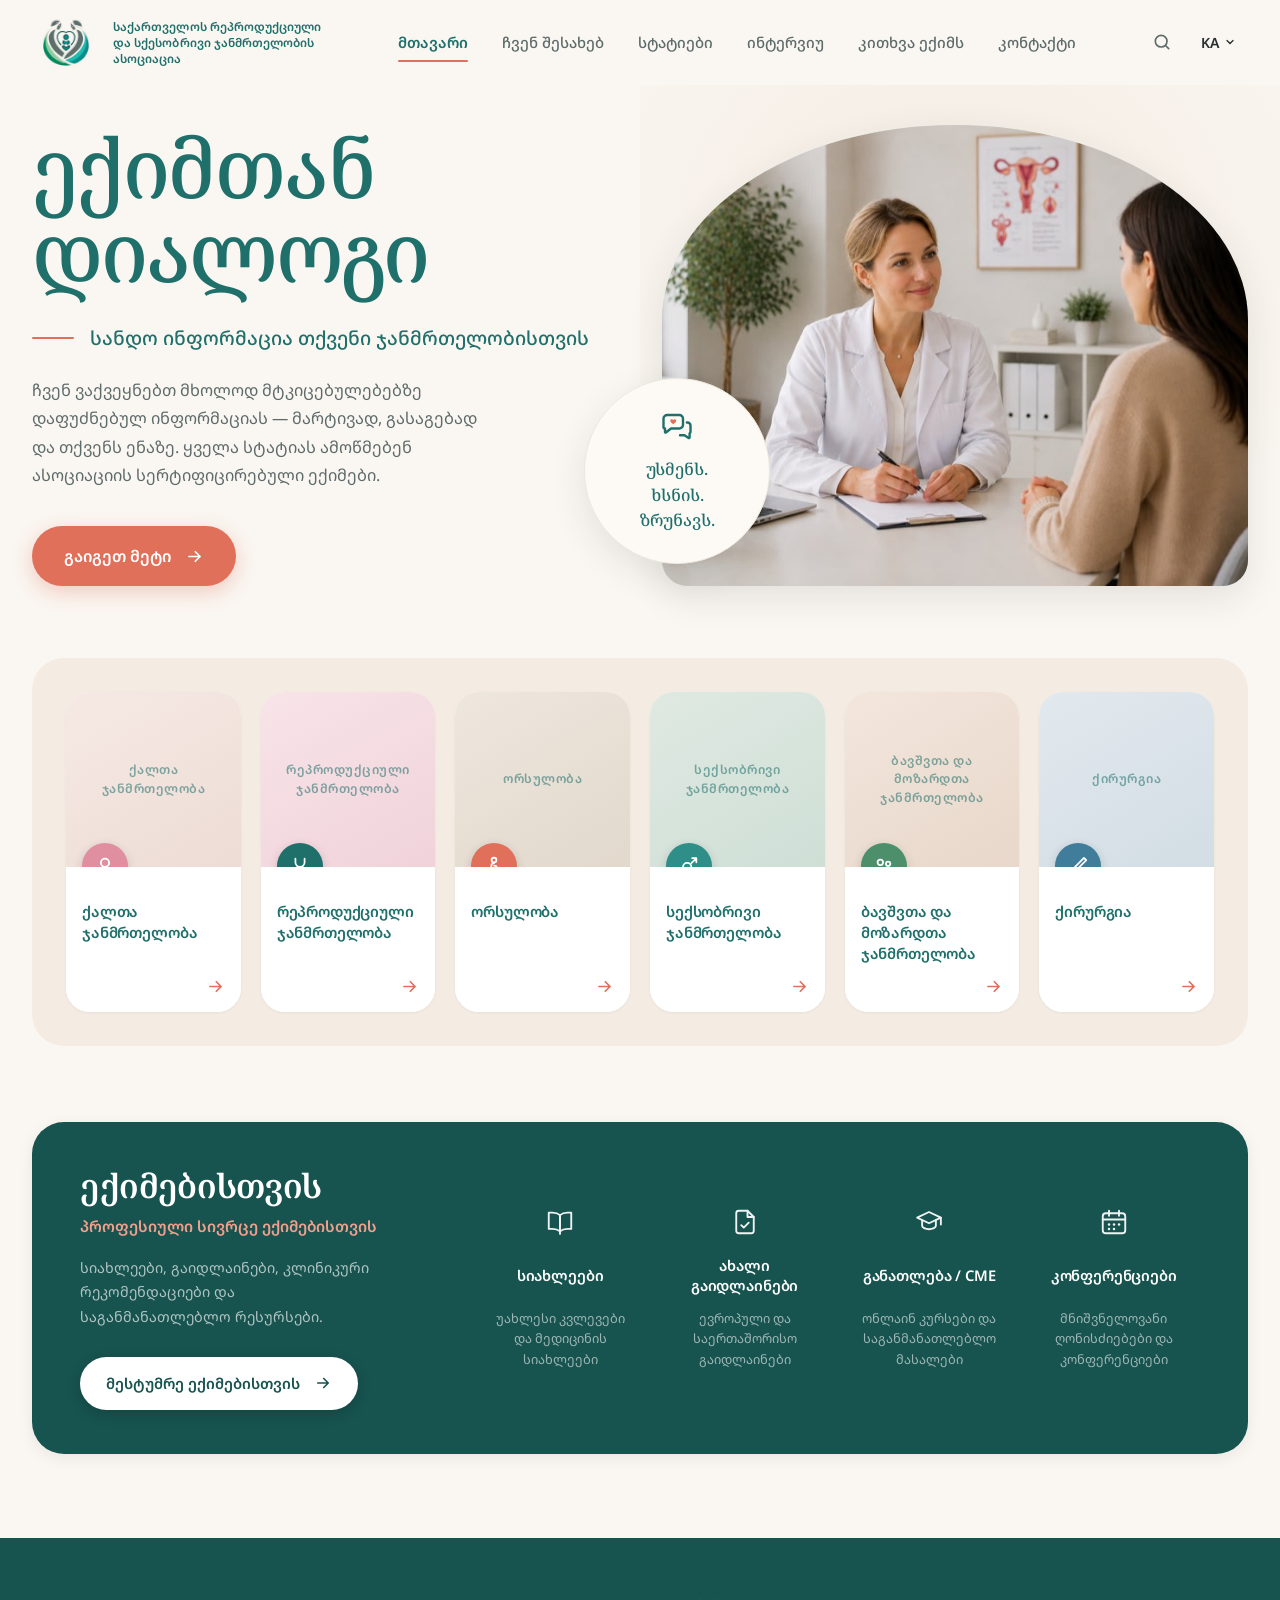
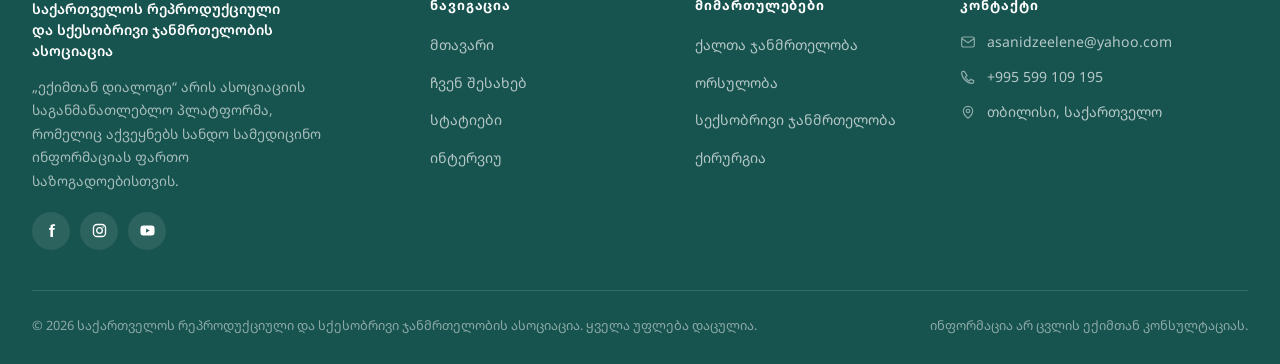
==== index.html @ 7feee0ce "first upload" ====
<!DOCTYPE html>
<html lang="ka">
<head>
<meta charset="UTF-8">
<meta name="viewport" content="width=device-width, initial-scale=1">

<title>ექიმთან დიალოგი — სანდო ინფორმაცია თქვენი ჯანმრთელობისთვის</title>
<meta name="description" content="ექიმთან დიალოგი — საქართველოს რეპროდუქციული და სქესობრივი ჯანმრთელობის ასოციაციის სამედიცინო ჟურნალი. ვაქვეყნებთ სანდო, მტკიცებულებებზე დაფუძნებულ ინფორმაციას რეპროდუქციული და სქესობრივი ჯანმრთელობის შესახებ.">

<!-- სოციალური ქსელები -->
<meta property="og:type" content="website">
<meta property="og:locale" content="ka_GE">
<meta property="og:title" content="ექიმთან დიალოგი">
<meta property="og:description" content="სანდო ინფორმაცია თქვენი ჯანმრთელობისთვის">
<meta name="theme-color" content="#1f6f6b">

<!-- ქართული ფონტები -->
<link rel="preconnect" href="https://fonts.googleapis.com">
<link rel="preconnect" href="https://fonts.gstatic.com" crossorigin>
<link href="https://fonts.googleapis.com/css2?family=Noto+Serif+Georgian:wght@400..700&family=Noto+Sans+Georgian:wght@400..700&display=swap" rel="stylesheet">

<link rel="stylesheet" href="css/style.css">
<link rel="icon" type="image/jpeg" href="assets/img/logo-160.jpg">
<link rel="apple-touch-icon" href="assets/img/logo-320.jpg">
</head>

<body>

<a class="skip-link" href="#main">გადადი მთავარ შიგთავსზე</a>

<!-- ══════════ ჰედერი ══════════ -->
<header class="header" id="header">
  <div class="wrap header__inner">

    <!-- ლოგო -->
    <a class="brand" href="/" aria-label="ექიმთან დიალოგი — მთავარი გვერდი">
      <img class="brand__mark"
           src="assets/img/logo-160.jpg"
           srcset="assets/img/logo-160.jpg 1x, assets/img/logo-320.jpg 2x"
           width="160" height="160"
           alt=""
           aria-hidden="true"
           decoding="async">
      <span class="brand__text">საქართველოს რეპროდუქციული და სქესობრივი ჯანმრთელობის ასოციაცია</span>
    </a>

    <!-- ნავიგაცია -->
    <nav class="nav" id="nav" aria-label="მთავარი ნავიგაცია">
      <ul class="nav__list">
        <li><a class="nav__link" href="#" aria-current="page">მთავარი</a></li>
        <li><a class="nav__link" href="#">ჩვენ შესახებ</a></li>
        <li><a class="nav__link" href="#">სტატიები</a></li>
        <li><a class="nav__link" href="#">ინტერვიუ</a></li>
        <li><a class="nav__link" href="#">კითხვა ექიმს</a></li>
        <li><a class="nav__link" href="#">კონტაქტი</a></li>
      </ul>
    </nav>

    <!-- მოქმედებები -->
    <div class="header__actions">
      <button class="icon-btn" type="button" aria-label="ძებნა">
        <svg width="20" height="20" viewBox="0 0 24 24" fill="none" stroke="currentColor" stroke-width="2" stroke-linecap="round" aria-hidden="true">
          <circle cx="11" cy="11" r="7"/><path d="m20 20-3.5-3.5"/>
        </svg>
      </button>

      <button class="lang" type="button" aria-expanded="false" aria-label="ენის შეცვლა. მიმდინარე ენა: ქართული">
        KA
        <svg width="12" height="12" viewBox="0 0 24 24" fill="none" stroke="currentColor" stroke-width="2.5" stroke-linecap="round" aria-hidden="true">
          <path d="m6 9 6 6 6-6"/>
        </svg>
      </button>

      <button class="burger" id="burger" type="button" aria-label="მენიუს გახსნა" aria-expanded="false" aria-controls="nav">
        <svg width="24" height="24" viewBox="0 0 24 24" fill="none" stroke="currentColor" stroke-width="2" stroke-linecap="round" aria-hidden="true">
          <path d="M4 7h16M4 12h16M4 17h16"/>
        </svg>
      </button>
    </div>

  </div>
</header>


<main id="main">

<!-- ══════════ ჰერო ══════════ -->
<section class="hero">
  <div class="wrap hero__grid">

    <!-- ტექსტი -->
    <div class="hero__content">
      <h1 class="hero__title">
        <span>ექიმთან</span>
        <span>დიალოგი</span>
      </h1>

      <p class="hero__lead"><span>სანდო ინფორმაცია თქვენი ჯანმრთელობისთვის</span></p>

      <p class="hero__text">
        ჩვენ ვაქვეყნებთ მხოლოდ მტკიცებულებებზე დაფუძნებულ ინფორმაციას —
        მარტივად, გასაგებად და თქვენს ენაზე. ყველა სტატიას ამოწმებენ
        ასოციაციის სერტიფიცირებული ექიმები.
      </p>

      <a class="btn btn--primary" href="#categories">
        გაიგეთ მეტი
        <svg class="btn__arrow" width="19" height="19" viewBox="0 0 24 24" fill="none" stroke="currentColor" stroke-width="2.2" stroke-linecap="round" stroke-linejoin="round" aria-hidden="true">
          <path d="M5 12h14M13 6l6 6-6 6"/>
        </svg>
      </a>
    </div>

    <!-- სურათი + ბეჯი -->
    <div class="hero__media">
      <div class="hero__photo">
        <img src="assets/img/hero.jpg"
             srcset="assets/img/hero-800.jpg 800w, assets/img/hero.jpg 1535w"
             sizes="(max-width: 940px) 92vw, 46vw"
             width="1535" height="1024"
             alt="ექიმი პაციენტ ქალთან კონსულტაციისას სამედიცინო კაბინეტში"
             fetchpriority="high"
             decoding="async">
      </div>

      <!-- მოლივლივე ბეჯი -->
      <div class="badge">
        <svg width="36" height="36" viewBox="0 0 24 24" fill="none" stroke="#1f6f6b" stroke-width="1.6" stroke-linejoin="round" aria-hidden="true">
          <path d="M3 6.5A2.5 2.5 0 0 1 5.5 4h8A2.5 2.5 0 0 1 16 6.5v4A2.5 2.5 0 0 1 13.5 13H8l-3.4 2.7A.4.4 0 0 1 4 15.4V13a1 1 0 0 1-1-1z"/>
          <path d="M18.6 9H19a2 2 0 0 1 2 2v4.4a1 1 0 0 1-.6.9V19a.4.4 0 0 1-.65.3L17 17.5h-3" stroke-linecap="round"/>
          <path d="M9.5 7.4c.6-.9 2-.7 2 .5 0 1-1.4 1.8-2 2.4-.6-.6-2-1.4-2-2.4 0-1.2 1.4-1.4 2-.5z" fill="#e0705a" stroke="none"/>
        </svg>
        <p class="badge__text">უსმენს.<br>ხსნის.<br>ზრუნავს.</p>
      </div>
    </div>

  </div>
</section>


<!-- ══════════ კატეგორიები ══════════ -->
<section class="cats" id="categories" aria-labelledby="cats-title">
  <h2 class="sr-only" id="cats-title">ჯანმრთელობის მიმართულებები</h2>

  <div class="wrap">
    <div class="cats__panel">
      <ul class="cats__grid">

        <!-- 1 — ქალთა ჯანმრთელობა -->
        <li class="card reveal">
          <div class="card__media" style="background:linear-gradient(150deg,#f6e9e4,#eddcd5)">
            <div class="ph"><span class="ph__label">ქალთა ჯანმრთელობა</span></div>
            <span class="card__icon" style="background:#e08fa0" aria-hidden="true">
              <svg width="22" height="22" viewBox="0 0 24 24" fill="none" stroke="currentColor" stroke-width="2" stroke-linecap="round">
                <circle cx="12" cy="8.5" r="4.5"/><path d="M12 13v7M9 17.5h6"/>
              </svg>
            </span>
          </div>
          <div class="card__body">
            <h3 class="card__title"><a class="card__link" href="#">ქალთა ჯანმრთელობა</a></h3>
            <svg class="card__arrow" width="19" height="19" viewBox="0 0 24 24" fill="none" stroke="currentColor" stroke-width="2.2" stroke-linecap="round" stroke-linejoin="round" aria-hidden="true">
              <path d="M5 12h14M13 6l6 6-6 6"/>
            </svg>
          </div>
        </li>

        <!-- 2 — რეპროდუქციული ჯანმრთელობა -->
        <li class="card reveal">
          <div class="card__media" style="background:linear-gradient(150deg,#f8e4e8,#f0d3da)">
            <div class="ph"><span class="ph__label">რეპროდუქციული ჯანმრთელობა</span></div>
            <span class="card__icon" style="background:#1f6f6b" aria-hidden="true">
              <svg width="22" height="22" viewBox="0 0 24 24" fill="none" stroke="currentColor" stroke-width="1.9" stroke-linecap="round">
                <path d="M7 4v4a5 5 0 0 0 10 0V4"/><path d="M12 13v7M9 17h6"/>
              </svg>
            </span>
          </div>
          <div class="card__body">
            <h3 class="card__title"><a class="card__link" href="#">რეპროდუქციული ჯანმრთელობა</a></h3>
            <svg class="card__arrow" width="19" height="19" viewBox="0 0 24 24" fill="none" stroke="currentColor" stroke-width="2.2" stroke-linecap="round" stroke-linejoin="round" aria-hidden="true">
              <path d="M5 12h14M13 6l6 6-6 6"/>
            </svg>
          </div>
        </li>

        <!-- 3 — ორსულობა -->
        <li class="card reveal">
          <div class="card__media" style="background:linear-gradient(150deg,#eee7de,#e2d8cc)">
            <div class="ph"><span class="ph__label">ორსულობა</span></div>
            <span class="card__icon" style="background:#e0705a" aria-hidden="true">
              <svg width="22" height="22" viewBox="0 0 24 24" fill="none" stroke="currentColor" stroke-width="1.9" stroke-linecap="round">
                <circle cx="12" cy="5.5" r="2.6"/>
                <path d="M12 9c-2 0-3 1.6-3 3.4 0 2 .8 2.6.8 4.6V20"/>
                <path d="M12.2 11.6c1.8 0 3 1.2 3 2.8s-1.4 2.6-3 2.6"/>
              </svg>
            </span>
          </div>
          <div class="card__body">
            <h3 class="card__title"><a class="card__link" href="#">ორსულობა</a></h3>
            <svg class="card__arrow" width="19" height="19" viewBox="0 0 24 24" fill="none" stroke="currentColor" stroke-width="2.2" stroke-linecap="round" stroke-linejoin="round" aria-hidden="true">
              <path d="M5 12h14M13 6l6 6-6 6"/>
            </svg>
          </div>
        </li>

        <!-- 4 — სექსობრივი ჯანმრთელობა -->
        <li class="card reveal">
          <div class="card__media" style="background:linear-gradient(150deg,#dfe9e2,#cfdfd6)">
            <div class="ph"><span class="ph__label">სექსობრივი ჯანმრთელობა</span></div>
            <span class="card__icon" style="background:#2f8f88" aria-hidden="true">
              <svg width="22" height="22" viewBox="0 0 24 24" fill="none" stroke="currentColor" stroke-width="1.9" stroke-linecap="round">
                <circle cx="10" cy="13" r="4.5"/><path d="M14.5 9 20 3.5M20 3.5h-4.5M20 3.5V8"/>
              </svg>
            </span>
          </div>
          <div class="card__body">
            <h3 class="card__title"><a class="card__link" href="#">სექსობრივი ჯანმრთელობა</a></h3>
            <svg class="card__arrow" width="19" height="19" viewBox="0 0 24 24" fill="none" stroke="currentColor" stroke-width="2.2" stroke-linecap="round" stroke-linejoin="round" aria-hidden="true">
              <path d="M5 12h14M13 6l6 6-6 6"/>
            </svg>
          </div>
        </li>

        <!-- 5 — ბავშვთა და მოზარდთა ჯანმრთელობა -->
        <li class="card reveal">
          <div class="card__media" style="background:linear-gradient(150deg,#f3e6dd,#e8d7ca)">
            <div class="ph"><span class="ph__label">ბავშვთა და მოზარდთა ჯანმრთელობა</span></div>
            <span class="card__icon" style="background:#4c8f6a" aria-hidden="true">
              <svg width="22" height="22" viewBox="0 0 24 24" fill="none" stroke="currentColor" stroke-width="1.9" stroke-linecap="round">
                <circle cx="8" cy="8" r="3"/><circle cx="16.5" cy="9.5" r="2.4"/>
                <path d="M3 19c0-2.8 2.2-5 5-5s5 2.2 5 5"/>
                <path d="M14.2 18.6c.2-2.3 1.2-4 2.8-4 1.6 0 2.8 1.5 3 3.8"/>
              </svg>
            </span>
          </div>
          <div class="card__body">
            <h3 class="card__title"><a class="card__link" href="#">ბავშვთა და მოზარდთა ჯანმრთელობა</a></h3>
            <svg class="card__arrow" width="19" height="19" viewBox="0 0 24 24" fill="none" stroke="currentColor" stroke-width="2.2" stroke-linecap="round" stroke-linejoin="round" aria-hidden="true">
              <path d="M5 12h14M13 6l6 6-6 6"/>
            </svg>
          </div>
        </li>

        <!-- 6 — ქირურგია -->
        <li class="card reveal">
          <div class="card__media" style="background:linear-gradient(150deg,#e2e9ee,#d2dde4)">
            <div class="ph"><span class="ph__label">ქირურგია</span></div>
            <span class="card__icon" style="background:#3f7d9a" aria-hidden="true">
              <svg width="22" height="22" viewBox="0 0 24 24" fill="none" stroke="currentColor" stroke-width="1.9" stroke-linecap="round" stroke-linejoin="round">
                <path d="M18.5 3.2 21 5.6 9.4 17.2l-3.6 1.2 1.2-3.6z"/><path d="M5 21h14"/>
              </svg>
            </span>
          </div>
          <div class="card__body">
            <h3 class="card__title"><a class="card__link" href="#">ქირურგია</a></h3>
            <svg class="card__arrow" width="19" height="19" viewBox="0 0 24 24" fill="none" stroke="currentColor" stroke-width="2.2" stroke-linecap="round" stroke-linejoin="round" aria-hidden="true">
              <path d="M5 12h14M13 6l6 6-6 6"/>
            </svg>
          </div>
        </li>

      </ul>
    </div>
  </div>
</section>


<!-- ══════════ ექიმებისთვის ══════════ -->
<section class="docs" aria-labelledby="docs-title">
  <div class="wrap">
    <div class="docs__panel reveal">

      <!-- მარცხენა მხარე: მოწოდება -->
      <div class="docs__intro">
        <h2 class="docs__title" id="docs-title">ექიმებისთვის</h2>
        <p class="docs__sub">პროფესიული სივრცე ექიმებისთვის</p>
        <p class="docs__text">
          სიახლეები, გაიდლაინები, კლინიკური რეკომენდაციები
          და საგანმანათლებლო რესურსები.
        </p>
        <a class="btn btn--light" href="#">
          მესტუმრე ექიმებისთვის
          <svg class="btn__arrow" width="18" height="18" viewBox="0 0 24 24" fill="none" stroke="currentColor" stroke-width="2.2" stroke-linecap="round" stroke-linejoin="round" aria-hidden="true">
            <path d="M5 12h14M13 6l6 6-6 6"/>
          </svg>
        </a>
      </div>

      <!-- მარჯვენა მხარე: რესურსები -->
      <ul class="docs__grid">

        <li class="docs__item">
          <a class="docs__link" href="#">
            <span class="docs__icon" aria-hidden="true">
              <svg width="30" height="30" viewBox="0 0 24 24" fill="none" stroke="currentColor" stroke-width="1.5" stroke-linecap="round" stroke-linejoin="round">
                <path d="M12 6.5C10.5 5.2 8.6 4.5 6 4.5H3v13h3c2.6 0 4.5.7 6 2"/>
                <path d="M12 6.5c1.5-1.3 3.4-2 6-2h3v13h-3c-2.6 0-4.5.7-6 2z"/>
                <path d="M12 6.5v15"/>
              </svg>
            </span>
            <h3 class="docs__name">სიახლეები</h3>
            <p class="docs__desc">უახლესი კვლევები და მედიცინის სიახლეები</p>
          </a>
        </li>

        <li class="docs__item">
          <a class="docs__link" href="#">
            <span class="docs__icon" aria-hidden="true">
              <svg width="30" height="30" viewBox="0 0 24 24" fill="none" stroke="currentColor" stroke-width="1.5" stroke-linecap="round" stroke-linejoin="round">
                <path d="M14 3H7a2 2 0 0 0-2 2v14a2 2 0 0 0 2 2h10a2 2 0 0 0 2-2V8z"/>
                <path d="M14 3v5h5"/>
                <path d="m9 14.5 2 2 4-4"/>
              </svg>
            </span>
            <h3 class="docs__name">ახალი გაიდლაინები</h3>
            <p class="docs__desc">ევროპული და საერთაშორისო გაიდლაინები</p>
          </a>
        </li>

        <li class="docs__item">
          <a class="docs__link" href="#">
            <span class="docs__icon" aria-hidden="true">
              <svg width="30" height="30" viewBox="0 0 24 24" fill="none" stroke="currentColor" stroke-width="1.5" stroke-linecap="round" stroke-linejoin="round">
                <path d="M12 4 2.5 8.5 12 13l9.5-4.5z"/>
                <path d="M6.5 10.8V15c0 1.5 2.5 2.8 5.5 2.8s5.5-1.3 5.5-2.8v-4.2"/>
                <path d="M21.5 8.5V14"/>
              </svg>
            </span>
            <h3 class="docs__name">განათლება / CME</h3>
            <p class="docs__desc">ონლაინ კურსები და საგანმანათლებლო მასალები</p>
          </a>
        </li>

        <li class="docs__item">
          <a class="docs__link" href="#">
            <span class="docs__icon" aria-hidden="true">
              <svg width="30" height="30" viewBox="0 0 24 24" fill="none" stroke="currentColor" stroke-width="1.5" stroke-linecap="round" stroke-linejoin="round">
                <rect x="3" y="5" width="18" height="16" rx="2.5"/>
                <path d="M3 10h18M8 3v4M16 3v4"/>
                <circle cx="8" cy="14" r="1" fill="currentColor" stroke="none"/>
                <circle cx="12" cy="14" r="1" fill="currentColor" stroke="none"/>
                <circle cx="16" cy="14" r="1" fill="currentColor" stroke="none"/>
                <circle cx="8" cy="17.5" r="1" fill="currentColor" stroke="none"/>
                <circle cx="12" cy="17.5" r="1" fill="currentColor" stroke="none"/>
              </svg>
            </span>
            <h3 class="docs__name">კონფერენციები</h3>
            <p class="docs__desc">მნიშვნელოვანი ღონისძიებები და კონფერენციები</p>
          </a>
        </li>

      </ul>

    </div>
  </div>
</section>

</main>


<!-- ══════════ ფუტერი ══════════ -->
<footer class="footer">
  <div class="wrap">
    <div class="footer__grid">

      <div>
        <p class="footer__brand-text">საქართველოს რეპროდუქციული და სქესობრივი ჯანმრთელობის ასოციაცია</p>
        <p class="footer__about">
          „ექიმთან დიალოგი“ არის ასოციაციის საგანმანათლებლო პლატფორმა,
          რომელიც აქვეყნებს სანდო სამედიცინო ინფორმაციას ფართო საზოგადოებისთვის.
        </p>
        <div class="footer__socials">
          <a class="footer__social" href="#" aria-label="ფეისბუქი">
            <svg width="17" height="17" viewBox="0 0 24 24" fill="currentColor" aria-hidden="true">
              <path d="M14 8.5V7c0-.8.2-1.2 1.4-1.2H17V3h-2.6C11.5 3 10.5 4.4 10.5 6.8v1.7H8.5V11h2v10H14V11h2.3l.4-2.5z"/>
            </svg>
          </a>
          <a class="footer__social" href="#" aria-label="ინსტაგრამი">
            <svg width="17" height="17" viewBox="0 0 24 24" fill="none" stroke="currentColor" stroke-width="1.9" aria-hidden="true">
              <rect x="3.5" y="3.5" width="17" height="17" rx="5"/>
              <circle cx="12" cy="12" r="4"/><circle cx="17" cy="7" r="1.1" fill="currentColor" stroke="none"/>
            </svg>
          </a>
          <a class="footer__social" href="#" aria-label="იუთუბი">
            <svg width="17" height="17" viewBox="0 0 24 24" fill="currentColor" aria-hidden="true">
              <path d="M21.6 7.2a2.5 2.5 0 0 0-1.8-1.8C18.2 5 12 5 12 5s-6.2 0-7.8.4A2.5 2.5 0 0 0 2.4 7.2 26 26 0 0 0 2 12a26 26 0 0 0 .4 4.8 2.5 2.5 0 0 0 1.8 1.8C5.8 19 12 19 12 19s6.2 0 7.8-.4a2.5 2.5 0 0 0 1.8-1.8A26 26 0 0 0 22 12a26 26 0 0 0-.4-4.8zM10 15V9l5.2 3z"/>
            </svg>
          </a>
        </div>
      </div>

      <nav aria-labelledby="f-nav">
        <h2 class="footer__head" id="f-nav">ნავიგაცია</h2>
        <ul class="footer__list">
          <li><a href="#">მთავარი</a></li>
          <li><a href="#">ჩვენ შესახებ</a></li>
          <li><a href="#">სტატიები</a></li>
          <li><a href="#">ინტერვიუ</a></li>
        </ul>
      </nav>

      <nav aria-labelledby="f-cat">
        <h2 class="footer__head" id="f-cat">მიმართულებები</h2>
        <ul class="footer__list">
          <li><a href="#">ქალთა ჯანმრთელობა</a></li>
          <li><a href="#">ორსულობა</a></li>
          <li><a href="#">სექსობრივი ჯანმრთელობა</a></li>
          <li><a href="#">ქირურგია</a></li>
        </ul>
      </nav>

      <div>
        <h2 class="footer__head">კონტაქტი</h2>

        <p class="footer__contact">
          <svg width="16" height="16" viewBox="0 0 24 24" fill="none" stroke="currentColor" stroke-width="1.8" aria-hidden="true">
            <rect x="2.5" y="4.5" width="19" height="15" rx="2.5"/><path d="m3 7 9 6 9-6"/>
          </svg>
          <a href="mailto:asanidzeelene@yahoo.com">asanidzeelene@yahoo.com</a>
        </p>

        <p class="footer__contact">
          <svg width="16" height="16" viewBox="0 0 24 24" fill="none" stroke="currentColor" stroke-width="1.8" stroke-linecap="round" aria-hidden="true">
            <path d="M6.5 3.5h-2a2 2 0 0 0-2 2C2.5 13.5 10.5 21.5 18.5 21.5a2 2 0 0 0 2-2v-2l-4.5-2-2 2.5c-2.5-1.2-4.8-3.5-6-6l2.5-2z"/>
          </svg>
          <a href="tel:+995599109195" dir="ltr">+995 599 109 195</a>
        </p>

        <p class="footer__contact">
          <svg width="16" height="16" viewBox="0 0 24 24" fill="none" stroke="currentColor" stroke-width="1.8" aria-hidden="true">
            <path d="M12 21.5s7-5.6 7-11a7 7 0 1 0-14 0c0 5.4 7 11 7 11z"/><circle cx="12" cy="10.5" r="2.6"/>
          </svg>
          თბილისი, საქართველო
        </p>
      </div>

    </div>

    <div class="footer__bottom">
      <p>© <span id="year">2026</span> საქართველოს რეპროდუქციული და სქესობრივი ჯანმრთელობის ასოციაცია. ყველა უფლება დაცულია.</p>
      <p>ინფორმაცია არ ცვლის ექიმთან კონსულტაციას.</p>
    </div>
  </div>
</footer>

<script src="js/main.js"></script>
</body>
</html>
---- css/style.css ----
/* =========================================================
   ექიმთან დიალოგი — მთავარი სტილები
   საქართველოს გინეკოლოგთა და რეპროდუქტოლოგთა ასოციაცია
   ========================================================= */

/* ---------- 1. დიზაინის ტოკენები ---------- */
:root {
  /* ფონები */
  --bg:            #faf6f1;
  --bg-warm:       #f4ece3;
  --surface:       #ffffff;
  --surface-alt:   #fdfaf6;

  /* ბრენდის ფერები */
  --teal:          #1f6f6b;
  --teal-dark:     #17534f;
  --teal-light:    #2f8f88;
  --coral:         #e0705a;
  --coral-dark:    #c95a44;
  --coral-soft:    #f2a08d;

  /* ტექსტი */
  --text:          #23302f;
  --text-muted:    #5d6b6a;
  --text-soft:     #82908f;

  /* ხაზები და ჩრდილები */
  --line:          #e6ddd2;
  --line-soft:     #efe7dd;
  --shadow-sm:     0 1px 3px rgba(35, 48, 47, .06);
  --shadow:        0 4px 16px rgba(35, 48, 47, .07);
  --shadow-lg:     0 12px 36px rgba(35, 48, 47, .10);

  /* რადიუსები */
  --r-sm:  10px;
  --r:     16px;
  --r-lg:  24px;
  --r-xl:  32px;

  /* ტიპოგრაფია */
  --font-display: 'Noto Serif Georgian', Georgia, serif;
  --font-body:    'Noto Sans Georgian', -apple-system, 'Segoe UI', sans-serif;

  /* განლაგება */
  --wrap: 1280px;
  --gutter: 32px;
  --header-h: 84px;
}

/* ---------- 2. საბაზისო ---------- */
*, *::before, *::after { box-sizing: border-box; }

html { scroll-behavior: smooth; -webkit-text-size-adjust: 100%; }

body {
  margin: 0;
  font-family: var(--font-body);
  font-size: 16px;
  line-height: 1.65;
  color: var(--text);
  background: var(--bg);
  -webkit-font-smoothing: antialiased;
  -moz-osx-font-smoothing: grayscale;
  overflow-x: hidden;
}

h1, h2, h3, h4 {
  font-family: var(--font-display);
  font-weight: 600;
  line-height: 1.2;
  margin: 0;
  letter-spacing: -0.01em;
}

p { margin: 0; }

a { color: inherit; text-decoration: none; }

img { max-width: 100%; display: block; }

button { font-family: inherit; cursor: pointer; border: none; background: none; }

ul { list-style: none; margin: 0; padding: 0; }

.wrap {
  width: 100%;
  max-width: var(--wrap);
  margin-inline: auto;
  padding-inline: var(--gutter);
}

/* ხელმისაწვდომობა: მხოლოდ ეკრანის წამკითხველისთვის */
.sr-only {
  position: absolute; width: 1px; height: 1px;
  padding: 0; margin: -1px; overflow: hidden;
  clip: rect(0,0,0,0); white-space: nowrap; border: 0;
}

/* კლავიატურის ფოკუსი */
:focus-visible {
  outline: 3px solid var(--teal-light);
  outline-offset: 3px;
  border-radius: 4px;
}

/* გამოტოვე ნავიგაცია */
.skip-link {
  position: absolute;
  top: -100px; left: 16px;
  z-index: 200;
  background: var(--teal);
  color: #fff;
  padding: 12px 20px;
  border-radius: 0 0 var(--r-sm) var(--r-sm);
  font-size: .9rem;
  transition: top .2s;
}
.skip-link:focus { top: 0; }


/* ---------- 3. ჰედერი ---------- */
.header {
  position: sticky;
  top: 0;
  z-index: 100;
  background: rgba(250, 246, 241, .88);
  backdrop-filter: blur(14px);
  -webkit-backdrop-filter: blur(14px);
  border-bottom: 1px solid transparent;
  transition: border-color .25s, box-shadow .25s, background .25s;
}
.header.is-stuck {
  border-bottom-color: var(--line);
  box-shadow: var(--shadow-sm);
  background: rgba(250, 246, 241, .96);
}

.header__inner {
  height: var(--header-h);
  display: flex;
  align-items: center;
  gap: 28px;
}

/* --- ლოგო --- */
.brand {
  display: flex;
  align-items: center;
  gap: 13px;
  flex-shrink: 0;
}
/* ლოგოს JPEG-ს თეთრი ფონი აქვს — multiply მას ქაღალდისფერში ხსნის */
.brand__mark {
  width: 68px; height: 68px;
  flex-shrink: 0;
  object-fit: contain;
  mix-blend-mode: multiply;
}
.brand__text {
  font-size: .74rem;
  line-height: 1.35;
  color: var(--teal);
  font-weight: 600;
  max-width: 220px;
  letter-spacing: .005em;
}

/* --- ნავიგაცია --- */
.nav { margin-inline: auto; }
.nav__list { display: flex; align-items: center; gap: 4px; }

.nav__link {
  position: relative;
  display: block;
  padding: 10px 15px;
  font-size: .93rem;
  font-weight: 500;
  color: var(--text-muted);
  border-radius: var(--r-sm);
  transition: color .2s, background .2s;
  white-space: nowrap;
}
.nav__link:hover { color: var(--teal); background: rgba(31,111,107,.06); }

/* აქტიური გვერდის ხაზი */
.nav__link[aria-current="page"] { color: var(--teal); font-weight: 600; }
.nav__link[aria-current="page"]::after {
  content: "";
  position: absolute;
  left: 15px; right: 15px; bottom: 2px;
  height: 2.5px;
  background: var(--coral);
  border-radius: 2px;
}

/* --- ჰედერის მოქმედებები --- */
.header__actions {
  display: flex;
  align-items: center;
  gap: 6px;
  flex-shrink: 0;
}

.icon-btn {
  width: 42px; height: 42px;
  display: grid; place-items: center;
  border-radius: 50%;
  color: var(--text-muted);
  transition: background .2s, color .2s;
}
.icon-btn:hover { background: rgba(31,111,107,.08); color: var(--teal); }

/* ენის გადამრთველი */
.lang {
  display: flex;
  align-items: center;
  gap: 5px;
  padding: 9px 12px;
  border-radius: var(--r-sm);
  font-size: .88rem;
  font-weight: 600;
  color: var(--text);
  transition: background .2s;
}
.lang:hover { background: rgba(31,111,107,.08); }
.lang svg { transition: transform .2s; }
.lang[aria-expanded="true"] svg { transform: rotate(180deg); }

/* ბურგერი — მხოლოდ მობილურზე */
.burger { display: none; }


/* ---------- 4. ჰერო ---------- */
.hero {
  position: relative;
  padding-top: 40px;
  padding-bottom: 72px;
  overflow: hidden;
}

/* თბილი ფონის ლაქა მარჯვნივ */
.hero::before {
  content: "";
  position: absolute;
  top: -40%; right: -12%;
  width: 62vw; height: 130%;
  background: radial-gradient(ellipse at 40% 50%, var(--bg-warm) 0%, transparent 68%);
  z-index: 0;
  pointer-events: none;
}

.hero__grid {
  position: relative;
  z-index: 1;
  display: grid;
  grid-template-columns: 1fr 1.02fr;
  gap: 56px;
  align-items: center;
}

/* --- ჰეროს ტექსტი --- */
.hero__title {
  font-size: clamp(3rem, 6.4vw, 5.6rem);
  font-weight: 500;
  color: var(--teal);
  line-height: 1.02;
  letter-spacing: -0.025em;
  margin-bottom: 30px;
}
.hero__title span { display: block; }

/* ხაზგასმული ქვესათაური */
.hero__lead {
  display: flex;
  align-items: center;
  gap: 16px;
  margin-bottom: 22px;
}
.hero__lead::before {
  content: "";
  width: 42px; height: 2.5px;
  background: var(--coral);
  border-radius: 2px;
  flex-shrink: 0;
}
.hero__lead span {
  font-size: clamp(1rem, 1.5vw, 1.2rem);
  color: var(--teal);
  font-weight: 500;
}

.hero__text {
  font-size: 1.02rem;
  color: var(--text-muted);
  line-height: 1.75;
  max-width: 470px;
  margin-bottom: 36px;
}

/* --- CTA ღილაკი --- */
.btn {
  display: inline-flex;
  align-items: center;
  gap: 14px;
  padding: 17px 32px;
  border-radius: 999px;
  font-size: 1rem;
  font-weight: 600;
  transition: transform .2s, box-shadow .2s, background .2s;
}
.btn--primary {
  background: var(--coral);
  color: #fff;
  box-shadow: 0 6px 20px rgba(224,112,90,.32);
}
.btn--primary:hover {
  background: var(--coral-dark);
  transform: translateY(-2px);
  box-shadow: 0 10px 28px rgba(224,112,90,.4);
}
.btn__arrow { transition: transform .25s; }
.btn:hover .btn__arrow { transform: translateX(5px); }

/* --- ჰეროს სურათი --- */
.hero__media { position: relative; }

/* ორგანული "ფოთლის" ფორმა — მოქნილი კუთხეები */
.hero__photo {
  position: relative;
  aspect-ratio: 4 / 3.15;
  border-radius: 300px 300px 26px 26px / 200px 200px 26px 26px;
  overflow: hidden;
  box-shadow: var(--shadow-lg);
  background: linear-gradient(135deg, #dfe9e4 0%, #cfe0da 55%, #c2d6d0 100%);
}
.hero__photo img {
  width: 100%; height: 100%;
  object-fit: cover;
  /* კადრირებისას ექიმი ჩარჩოში რჩება */
  object-position: 42% center;
}

/* ჩამნაცვლებელი — სანამ ნამდვილ ფოტოს ჩასვამთ */
.ph {
  position: absolute; inset: 0;
  display: grid;
  place-items: center;
  gap: 10px;
  text-align: center;
  color: var(--teal);
  padding: 24px;
}
.ph__icon { opacity: .34; }
.ph__label {
  font-size: .78rem;
  font-weight: 600;
  letter-spacing: .04em;
  opacity: .55;
  max-width: 210px;
  line-height: 1.5;
}

/* --- მოლივლივე სამედიცინო ბეჯი --- */
.badge {
  position: absolute;
  left: -78px; bottom: 22px;
  width: 186px; height: 186px;
  border-radius: 50%;
  background: var(--surface-alt);
  border: 1px solid var(--line-soft);
  box-shadow: var(--shadow-lg);
  display: grid;
  place-items: center;
  align-content: center;
  gap: 12px;
  text-align: center;
  padding: 22px;
  animation: float 6s ease-in-out infinite;
}
.badge__text {
  font-family: var(--font-display);
  font-size: 1.02rem;
  line-height: 1.55;
  color: var(--teal);
  font-weight: 500;
}

@keyframes float {
  0%, 100% { transform: translateY(0); }
  50%      { transform: translateY(-13px); }
}


/* ---------- 5. კატეგორიების ბარათები ---------- */
.cats {
  position: relative;
  z-index: 2;
  padding-bottom: 76px;
}

.cats__panel {
  background: var(--bg-warm);
  border-radius: var(--r-xl);
  padding: 34px;
}

.cats__grid {
  display: grid;
  grid-template-columns: repeat(6, 1fr);
  gap: 20px;
}

/* --- ერთი ბარათი --- */
.card {
  position: relative;
  display: flex;
  flex-direction: column;
  background: var(--surface);
  border-radius: var(--r-lg);
  /* overflow აქ არ ვსვამთ — ხატულა ბარათის კიდეს კვეთს */
  box-shadow: var(--shadow-sm);
  transition: transform .28s cubic-bezier(.4,0,.2,1), box-shadow .28s;
}
.card:hover {
  transform: translateY(-7px);
  box-shadow: var(--shadow-lg);
}

/* ბარათის სურათი */
.card__media {
  position: relative;
  aspect-ratio: 1 / 1;
  overflow: hidden;
  border-radius: var(--r-lg) var(--r-lg) 0 0;
}
.card__media img {
  width: 100%; height: 100%;
  object-fit: cover;
  transition: transform .5s cubic-bezier(.4,0,.2,1);
}
.card:hover .card__media img { transform: scale(1.07); }

/* ბარათის ხატულა — გადაფარებული */
.card__icon {
  position: absolute;
  left: 16px; bottom: -22px;
  width: 46px; height: 46px;
  border-radius: 50%;
  display: grid; place-items: center;
  color: #fff;
  box-shadow: 0 3px 10px rgba(35,48,47,.2);
  z-index: 4;
}

.card__body {
  position: relative;
  z-index: 1;
  background: var(--surface);
  border-radius: 0 0 var(--r-lg) var(--r-lg);
  padding: 34px 16px 16px;
  display: flex;
  flex-direction: column;
  flex: 1;
  gap: 14px;
}
.card__title {
  font-family: var(--font-body);
  font-size: .93rem;
  font-weight: 600;
  color: var(--teal);
  line-height: 1.4;
}
.card__arrow {
  margin-top: auto;
  align-self: flex-end;
  color: var(--coral);
  transition: transform .25s;
}
.card:hover .card__arrow { transform: translateX(5px); }

/* მთელი ბარათი დასაჭერია, ფოკუსიც სწორად მუშაობს */
.card__link::after { content: ""; position: absolute; inset: 0; z-index: 3; }
.card:focus-within { box-shadow: var(--shadow-lg); }


/* ---------- 6. ექიმებისთვის ---------- */
.docs { padding-bottom: 84px; }

.docs__panel {
  display: grid;
  grid-template-columns: minmax(280px, 1fr) 2.1fr;
  gap: 48px;
  align-items: center;
  background: var(--teal-dark);
  border-radius: var(--r-xl);
  padding: 44px 48px;
  box-shadow: var(--shadow);
}

/* --- მარცხენა მხარე --- */
.docs__title {
  font-size: clamp(1.7rem, 2.6vw, 2.2rem);
  color: #fff;
  margin-bottom: 8px;
}
.docs__sub {
  font-size: .96rem;
  font-weight: 600;
  color: var(--coral-soft);
  margin-bottom: 16px;
}
.docs__text {
  font-size: .9rem;
  line-height: 1.7;
  color: rgba(255,255,255,.66);
  margin-bottom: 28px;
  max-width: 300px;
}

/* ღია ღილაკი მუქ ფონზე */
.btn--light {
  background: var(--surface);
  color: var(--teal-dark);
  box-shadow: 0 4px 14px rgba(0,0,0,.16);
  padding: 14px 26px;
  font-size: .93rem;
}
.btn--light:hover {
  background: #fff;
  transform: translateY(-2px);
  box-shadow: 0 8px 22px rgba(0,0,0,.22);
}

/* --- მარჯვენა მხარე: რესურსები --- */
.docs__grid {
  display: grid;
  grid-template-columns: repeat(4, 1fr);
  gap: 12px;
  align-items: start;
}

.docs__link {
  display: flex;
  flex-direction: column;
  align-items: center;
  text-align: center;
  gap: 12px;
  padding: 22px 12px;
  border-radius: var(--r);
  height: 100%;
  transition: background .22s, transform .22s;
}
.docs__link:hover {
  background: rgba(255,255,255,.07);
  transform: translateY(-3px);
}

.docs__icon { color: #fff; opacity: .93; }

.docs__name {
  font-family: var(--font-body);
  font-size: .92rem;
  font-weight: 600;
  color: #fff;
  line-height: 1.35;
  /* ორი ხაზის სიმაღლე — აღწერები ერთ დონეზე ჩერდება */
  min-height: calc(2 * 1.35em);
  display: flex;
  align-items: center;
}
.docs__desc {
  font-size: .8rem;
  line-height: 1.6;
  color: rgba(255,255,255,.58);
}


/* ---------- 7. ფუტერი ---------- */
.footer {
  background: var(--teal-dark);
  color: rgba(255,255,255,.82);
  padding: 60px 0 28px;
}
.footer__grid {
  display: grid;
  grid-template-columns: 1.6fr 1fr 1fr 1.3fr;
  gap: 44px;
  padding-bottom: 40px;
}
.footer__brand-text {
  font-size: .88rem;
  line-height: 1.5;
  color: #fff;
  font-weight: 600;
  margin-bottom: 14px;
  max-width: 260px;
}
.footer__about {
  font-size: .86rem;
  line-height: 1.7;
  color: rgba(255,255,255,.62);
  max-width: 290px;
}
.footer__head {
  font-family: var(--font-body);
  font-size: .82rem;
  font-weight: 700;
  color: #fff;
  letter-spacing: .07em;
  margin-bottom: 18px;
}
.footer__list li { margin-bottom: 11px; }
.footer__list a {
  font-size: .88rem;
  color: rgba(255,255,255,.68);
  transition: color .2s;
}
.footer__list a:hover { color: #fff; }

.footer__contact {
  display: flex;
  align-items: flex-start;
  gap: 11px;
  font-size: .88rem;
  color: rgba(255,255,255,.68);
  margin-bottom: 13px;
  line-height: 1.55;
}
.footer__contact svg { flex-shrink: 0; margin-top: 3px; opacity: .75; }
.footer__contact a:hover { color: #fff; }

.footer__socials { display: flex; gap: 10px; margin-top: 20px; }
.footer__social {
  width: 38px; height: 38px;
  border-radius: 50%;
  background: rgba(255,255,255,.09);
  display: grid; place-items: center;
  color: #fff;
  transition: background .2s, transform .2s;
}
.footer__social:hover { background: var(--coral); transform: translateY(-2px); }

.footer__bottom {
  border-top: 1px solid rgba(255,255,255,.13);
  padding-top: 24px;
  display: flex;
  justify-content: space-between;
  align-items: center;
  gap: 18px;
  flex-wrap: wrap;
  font-size: .8rem;
  color: rgba(255,255,255,.5);
}


/* ---------- 8. გამოჩენის ანიმაცია ---------- */
.reveal {
  opacity: 0;
  transform: translateY(22px);
  transition: opacity .65s cubic-bezier(.4,0,.2,1), transform .65s cubic-bezier(.4,0,.2,1);
}
.reveal.is-visible { opacity: 1; transform: none; }


/* =========================================================
   9. რესპონსიული — ტაბლეტი და მობილური
   ========================================================= */

/* --- დიდი ტაბლეტი: ნავიგაცია ვიწროვდება --- */
@media (max-width: 1180px) {
  :root { --gutter: 24px; }
  .nav__link { padding: 10px 11px; font-size: .87rem; }
  .brand__text { font-size: .68rem; max-width: 180px; }
  .cats__grid { grid-template-columns: repeat(3, 1fr); }
}

/* --- ტაბლეტი: ბურგერი ჩნდება --- */
@media (max-width: 940px) {
  :root { --header-h: 74px; }

  .burger {
    display: grid;
    place-items: center;
    width: 44px; height: 44px;
    border-radius: var(--r-sm);
    color: var(--teal);
  }
  .burger:hover { background: rgba(31,111,107,.08); }

  /* .nav ხდება fixed და ფლექსიდან გამოდის —
     ამიტომ მოქმედებებს ხელით ვაწვდით მარჯვენა კიდეში */
  .header__actions { margin-left: auto; }

  /* ნავიგაცია გადადის გვერდით პანელში */
  .nav {
    position: fixed;
    inset: var(--header-h) 0 auto 0;
    margin: 0;
    background: var(--surface);
    border-bottom: 1px solid var(--line);
    box-shadow: var(--shadow-lg);
    padding: 14px var(--gutter) 22px;
    transform: translateY(-14px);
    opacity: 0;
    visibility: hidden;
    transition: opacity .25s, transform .25s, visibility .25s;
    max-height: calc(100vh - var(--header-h));
    overflow-y: auto;
  }
  .nav.is-open { opacity: 1; transform: none; visibility: visible; }

  .nav__list { flex-direction: column; align-items: stretch; gap: 2px; }
  .nav__link {
    padding: 15px 14px;
    font-size: 1rem;
    border-radius: var(--r-sm);
  }
  .nav__link[aria-current="page"]::after { left: 14px; right: auto; width: 22px; bottom: 8px; }

  /* ჰერო ერთ სვეტად */
  .hero__grid { grid-template-columns: 1fr; gap: 44px; }
  .hero__text { max-width: none; }
  .hero::before { display: none; }
  .hero__photo { border-radius: 150px 24px 24px 24px; }

  .badge {
    left: auto; right: 16px; bottom: -34px;
    width: 152px; height: 152px;
    padding: 16px;
  }
  .badge__text { font-size: .86rem; }
  .badge svg { width: 30px; height: 30px; }

  .hero { padding-bottom: 84px; }

  /* ექიმებისთვის — ვერტიკალურად */
  .docs__panel {
    grid-template-columns: 1fr;
    gap: 34px;
    padding: 38px 34px;
  }
  .docs__text { max-width: none; }
  .docs__grid { grid-template-columns: repeat(4, 1fr); gap: 8px; }
  .docs__link { padding: 18px 8px; }

  .footer__grid { grid-template-columns: repeat(2, 1fr); gap: 36px; }
}

/* --- მობილური --- */
@media (max-width: 620px) {
  :root { --gutter: 18px; }

  body { font-size: 15px; }

  .brand__mark { width: 54px; height: 54px; }

  /* მობილურზე გრძელი სახელი 2 ხაზზე ვიწროვდება */
  .brand__text {
    font-size: .6rem;
    line-height: 1.3;
    max-width: 132px;
    display: -webkit-box;
    -webkit-line-clamp: 3;
    -webkit-box-orient: vertical;
    overflow: hidden;
  }

  /* ძებნა იმალება — ბურგერს ვტოვებთ */
  .header__actions .icon-btn { display: none; }

  .hero { padding-top: 26px; padding-bottom: 76px; }
  .hero__title { font-size: clamp(2.6rem, 12.5vw, 3.6rem); }
  .hero__lead::before { width: 26px; }
  .hero__lead { gap: 11px; margin-bottom: 18px; }
  .hero__photo { border-radius: 110px 20px 20px 20px; aspect-ratio: 4 / 3.6; }

  .btn { width: 100%; justify-content: center; padding: 16px 26px; }

  .badge {
    right: 8px; bottom: -30px;
    width: 124px; height: 124px;
    padding: 12px; gap: 7px;
  }
  .badge__text { font-size: .72rem; line-height: 1.45; }
  .badge svg { width: 25px; height: 25px; }

  /* ბარათები — 2 სვეტი */
  .cats__panel { padding: 18px; border-radius: var(--r-lg); }
  .cats__grid { grid-template-columns: repeat(2, 1fr); gap: 14px; }
  .card__body { padding: 30px 13px 14px; gap: 10px; }
  .card__title { font-size: .84rem; }
  .card__icon { width: 40px; height: 40px; left: 13px; bottom: -19px; }

  /* ექიმებისთვის — 2 სვეტი */
  .docs__panel { padding: 30px 22px; border-radius: var(--r-lg); gap: 26px; }
  .docs__grid { grid-template-columns: repeat(2, 1fr); gap: 6px; }
  .docs__link { padding: 18px 10px; gap: 9px; }
  .docs__name { font-size: .86rem; }
  .docs__desc { font-size: .75rem; }
  .docs__icon svg { width: 26px; height: 26px; }

  .footer { padding-top: 46px; }
  .footer__grid { grid-template-columns: 1fr; gap: 32px; }
  .footer__bottom { flex-direction: column; align-items: flex-start; gap: 10px; }
}

/* --- ძალიან ვიწრო --- */
@media (max-width: 380px) {
  .cats__grid { grid-template-columns: 1fr; }
  .brand__text { display: none; }
}


/* ---------- 10. მოძრაობის შემცირება ---------- */
@media (prefers-reduced-motion: reduce) {
  *, *::before, *::after {
    animation-duration: .01ms !important;
    animation-iteration-count: 1 !important;
    transition-duration: .01ms !important;
    scroll-behavior: auto !important;
  }
  .reveal { opacity: 1; transform: none; }
}

/* ---------- 11. ბეჭდვა ---------- */
@media print {
  .header, .footer__socials, .btn, .badge { display: none; }
  body { background: #fff; }
  .reveal { opacity: 1; transform: none; }
}
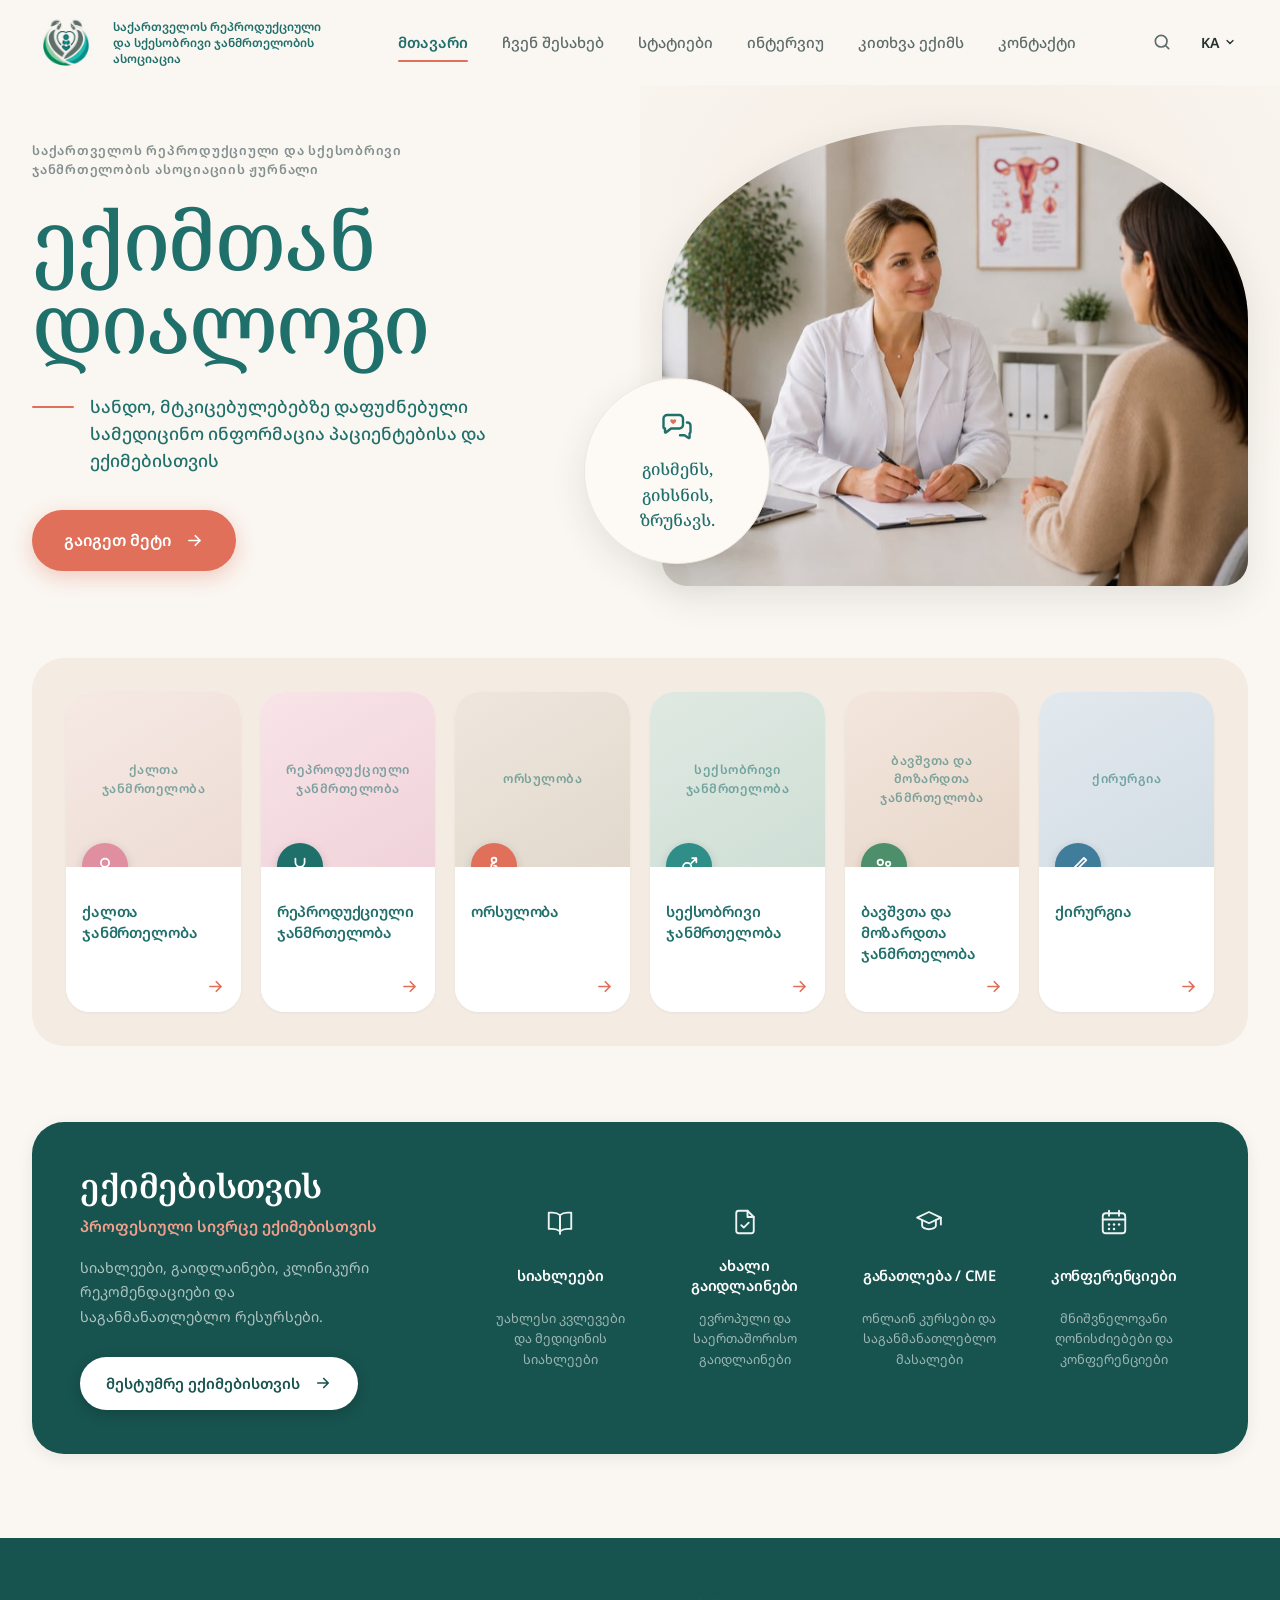
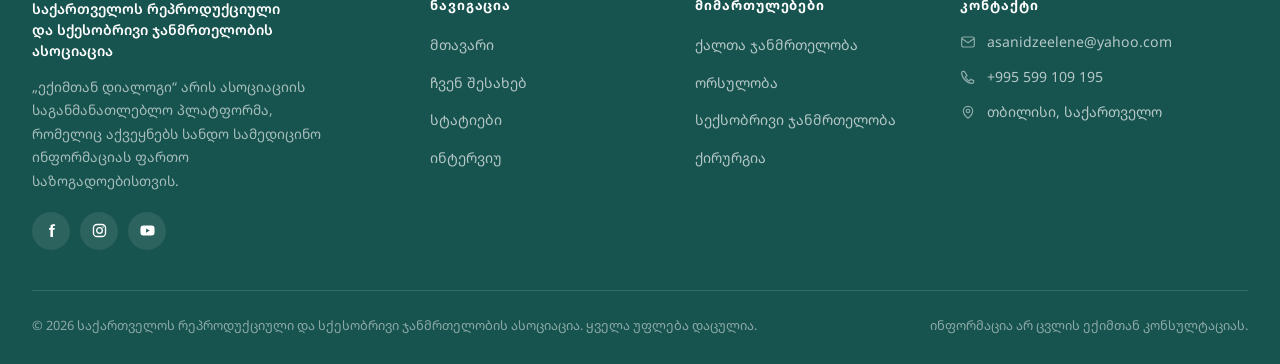
==== commit 1ded97b3: "questionary" ====
--- a/index.html
+++ b/index.html
@@ -4,14 +4,14 @@
 <meta charset="UTF-8">
 <meta name="viewport" content="width=device-width, initial-scale=1">
 
-<title>ექიმთან დიალოგი — სანდო ინფორმაცია თქვენი ჯანმრთელობისთვის</title>
-<meta name="description" content="ექიმთან დიალოგი — საქართველოს რეპროდუქციული და სქესობრივი ჯანმრთელობის ასოციაციის სამედიცინო ჟურნალი. ვაქვეყნებთ სანდო, მტკიცებულებებზე დაფუძნებულ ინფორმაციას რეპროდუქციული და სქესობრივი ჯანმრთელობის შესახებ.">
+<title>ექიმთან დიალოგი — სანდო სამედიცინო ინფორმაცია პაციენტებისა და ექიმებისთვის</title>
+<meta name="description" content="ექიმთან დიალოგი — საქართველოს რეპროდუქციული და სქესობრივი ჯანმრთელობის ასოციაციის ჟურნალი. სანდო, მტკიცებულებებზე დაფუძნებული სამედიცინო ინფორმაცია პაციენტებისა და ექიმებისთვის.">
 
 <!-- სოციალური ქსელები -->
 <meta property="og:type" content="website">
 <meta property="og:locale" content="ka_GE">
 <meta property="og:title" content="ექიმთან დიალოგი">
-<meta property="og:description" content="სანდო ინფორმაცია თქვენი ჯანმრთელობისთვის">
+<meta property="og:description" content="სანდო, მტკიცებულებებზე დაფუძნებული სამედიცინო ინფორმაცია პაციენტებისა და ექიმებისთვის">
 <meta name="theme-color" content="#1f6f6b">
 
 <!-- ქართული ფონტები -->
@@ -51,7 +51,7 @@
         <li><a class="nav__link" href="#">ჩვენ შესახებ</a></li>
         <li><a class="nav__link" href="#">სტატიები</a></li>
         <li><a class="nav__link" href="#">ინტერვიუ</a></li>
-        <li><a class="nav__link" href="#">კითხვა ექიმს</a></li>
+        <li><a class="nav__link" href="ask.html">კითხვა ექიმს</a></li>
         <li><a class="nav__link" href="#">კონტაქტი</a></li>
       </ul>
     </nav>
@@ -90,17 +90,19 @@
 
     <!-- ტექსტი -->
     <div class="hero__content">
+      <p class="hero__eyebrow">
+        საქართველოს რეპროდუქციული და სქესობრივი
+        ჯანმრთელობის ასოციაციის ჟურნალი
+      </p>
+
       <h1 class="hero__title">
         <span>ექიმთან</span>
         <span>დიალოგი</span>
       </h1>
 
-      <p class="hero__lead"><span>სანდო ინფორმაცია თქვენი ჯანმრთელობისთვის</span></p>
-
-      <p class="hero__text">
-        ჩვენ ვაქვეყნებთ მხოლოდ მტკიცებულებებზე დაფუძნებულ ინფორმაციას —
-        მარტივად, გასაგებად და თქვენს ენაზე. ყველა სტატიას ამოწმებენ
-        ასოციაციის სერტიფიცირებული ექიმები.
+      <p class="hero__lead">
+        <span>სანდო, მტკიცებულებებზე დაფუძნებული სამედიცინო
+        ინფორმაცია პაციენტებისა და ექიმებისთვის</span>
       </p>
 
       <a class="btn btn--primary" href="#categories">
@@ -130,7 +132,7 @@
           <path d="M18.6 9H19a2 2 0 0 1 2 2v4.4a1 1 0 0 1-.6.9V19a.4.4 0 0 1-.65.3L17 17.5h-3" stroke-linecap="round"/>
           <path d="M9.5 7.4c.6-.9 2-.7 2 .5 0 1-1.4 1.8-2 2.4-.6-.6-2-1.4-2-2.4 0-1.2 1.4-1.4 2-.5z" fill="#e0705a" stroke="none"/>
         </svg>
-        <p class="badge__text">უსმენს.<br>ხსნის.<br>ზრუნავს.</p>
+        <p class="badge__text">გისმენს,<br>გიხსნის,<br>ზრუნავს.</p>
       </div>
     </div>
 
--- a/css/style.css
+++ b/css/style.css
@@ -259,6 +259,20 @@
 }
 
 /* --- ჰეროს ტექსტი --- */
+
+/* გამომცემლის კრედიტი სათაურის ზემოთ */
+.hero__eyebrow {
+  font-size: .8rem;
+  font-weight: 600;
+  line-height: 1.5;
+  color: var(--text-soft);
+  /* ქართული უნიკამერულია — uppercase აზრს მოკლებულია;
+     იერარქიას ინტერვალი და ზომა ქმნის */
+  letter-spacing: .06em;
+  max-width: 400px;
+  margin-bottom: 18px;
+}
+
 .hero__title {
   font-size: clamp(3rem, 6.4vw, 5.6rem);
   font-weight: 500;
@@ -272,29 +286,25 @@
 /* ხაზგასმული ქვესათაური */
 .hero__lead {
   display: flex;
-  align-items: center;
+  align-items: flex-start;
   gap: 16px;
-  margin-bottom: 22px;
-}
+  margin-bottom: 36px;
+  max-width: 500px;
+}
+/* ხაზი პირველ სტრიქონზე ისწორება, არა ცენტრში */
 .hero__lead::before {
   content: "";
   width: 42px; height: 2.5px;
   background: var(--coral);
   border-radius: 2px;
   flex-shrink: 0;
+  margin-top: .72em;
 }
 .hero__lead span {
-  font-size: clamp(1rem, 1.5vw, 1.2rem);
+  font-size: clamp(1rem, 1.35vw, 1.14rem);
+  line-height: 1.55;
   color: var(--teal);
   font-weight: 500;
-}
-
-.hero__text {
-  font-size: 1.02rem;
-  color: var(--text-muted);
-  line-height: 1.75;
-  max-width: 470px;
-  margin-bottom: 36px;
 }
 
 /* --- CTA ღილაკი --- */
@@ -719,7 +729,6 @@
 
   /* ჰერო ერთ სვეტად */
   .hero__grid { grid-template-columns: 1fr; gap: 44px; }
-  .hero__text { max-width: none; }
   .hero::before { display: none; }
   .hero__photo { border-radius: 150px 24px 24px 24px; }
 
@@ -771,7 +780,13 @@
   .hero { padding-top: 26px; padding-bottom: 76px; }
   .hero__title { font-size: clamp(2.6rem, 12.5vw, 3.6rem); }
   .hero__lead::before { width: 26px; }
-  .hero__lead { gap: 11px; margin-bottom: 18px; }
+  .hero__lead { gap: 11px; margin-bottom: 28px; }
+  .hero__eyebrow {
+    font-size: .68rem;
+    letter-spacing: .03em;
+    margin-bottom: 12px;
+    max-width: none;
+  }
   .hero__photo { border-radius: 110px 20px 20px 20px; aspect-ratio: 4 / 3.6; }
 
   .btn { width: 100%; justify-content: center; padding: 16px 26px; }
@@ -828,3 +843,403 @@
   body { background: #fff; }
   .reveal { opacity: 1; transform: none; }
 }
+
+
+/* =========================================================
+   12. კითხვა ექიმს — ask.html
+   ========================================================= */
+
+/* ---------- გვერდის სათაური ---------- */
+.page-head {
+  padding-top: 44px;
+  padding-bottom: 40px;
+}
+
+.crumbs {
+  display: flex;
+  align-items: center;
+  gap: 9px;
+  font-size: .82rem;
+  color: var(--text-soft);
+  margin-bottom: 18px;
+}
+.crumbs a { transition: color .2s; }
+.crumbs a:hover { color: var(--teal); }
+.crumbs [aria-current] { color: var(--teal); font-weight: 600; }
+
+.page-title {
+  font-size: clamp(2.2rem, 4.4vw, 3.4rem);
+  font-weight: 500;
+  color: var(--teal);
+  letter-spacing: -0.02em;
+  margin-bottom: 14px;
+}
+.page-sub {
+  font-size: 1rem;
+  line-height: 1.7;
+  color: var(--text-muted);
+  max-width: 520px;
+}
+
+
+/* ---------- განლაგება ---------- */
+.ask { padding-bottom: 84px; }
+
+.ask__grid {
+  display: grid;
+  grid-template-columns: 1.55fr 1fr;
+  gap: 34px;
+  align-items: start;
+}
+
+.ask__panel {
+  background: var(--surface);
+  border: 1px solid var(--line-soft);
+  border-radius: var(--r-lg);
+  padding: 36px;
+  box-shadow: var(--shadow-sm);
+}
+
+
+/* ---------- ფორმა ---------- */
+
+/* display: flex სჯობნის [hidden]-ის ნაგულისხმევ display: none-ს —
+   ამიტომ ყველა flex/grid ელემენტს ცალკე ვუთითებთ */
+.form[hidden], .sent[hidden] { display: none; }
+
+.form { display: flex; flex-direction: column; gap: 22px; }
+
+/* ორი ველი გვერდიგვერდ */
+.form__row {
+  display: grid;
+  grid-template-columns: 1fr 1fr;
+  gap: 18px;
+}
+
+.field { display: flex; flex-direction: column; gap: 8px; }
+
+.field__label {
+  font-size: .89rem;
+  font-weight: 600;
+  color: var(--text);
+}
+.req { color: var(--coral); }
+
+.field__input {
+  width: 100%;
+  font-family: var(--font-body);
+  font-size: .95rem;
+  color: var(--text);
+  background: var(--surface-alt);
+  border: 1.5px solid var(--line);
+  border-radius: var(--r-sm);
+  padding: 13px 15px;
+  transition: border-color .2s, background .2s, box-shadow .2s;
+  -webkit-appearance: none;
+  appearance: none;
+}
+.field__input::placeholder { color: var(--text-soft); opacity: .75; }
+
+.field__input:hover { border-color: #d8cec1; }
+
+.field__input:focus {
+  outline: none;
+  background: var(--surface);
+  border-color: var(--teal-light);
+  box-shadow: 0 0 0 3px rgba(47,143,136,.14);
+}
+
+/* შეცდომის მდგომარეობა */
+.field__input[aria-invalid="true"] {
+  border-color: var(--coral);
+  background: #fdf3f1;
+}
+.field__input[aria-invalid="true"]:focus {
+  box-shadow: 0 0 0 3px rgba(224,112,90,.16);
+}
+
+.field__hint {
+  font-size: .78rem;
+  color: var(--text-soft);
+}
+
+/* [hidden]-ს display: flex სჯობნის — ცალკე უნდა დაიფაროს */
+.field__err[hidden] { display: none; }
+
+.field__err {
+  font-size: .8rem;
+  font-weight: 500;
+  color: var(--coral-dark);
+  display: flex;
+  align-items: center;
+  gap: 6px;
+}
+.field__err::before {
+  content: "";
+  width: 14px; height: 14px;
+  flex-shrink: 0;
+  border-radius: 50%;
+  background: var(--coral);
+  /* ძახილის ნიშანი SVG-ით, რომ ფონტზე არ იყოს დამოკიდებული */
+  -webkit-mask: url("data:image/svg+xml,%3Csvg xmlns='http://www.w3.org/2000/svg' viewBox='0 0 24 24'%3E%3Cpath d='M12 6v8M12 17.2v.2' stroke='%23fff' stroke-width='2.6' stroke-linecap='round'/%3E%3C/svg%3E") center/contain no-repeat;
+          mask: url("data:image/svg+xml,%3Csvg xmlns='http://www.w3.org/2000/svg' viewBox='0 0 24 24'%3E%3Cpath d='M12 6v8M12 17.2v.2' stroke='%23fff' stroke-width='2.6' stroke-linecap='round'/%3E%3C/svg%3E") center/contain no-repeat;
+}
+
+/* --- ტელეფონი პრეფიქსით --- */
+.field__phone { position: relative; display: flex; align-items: center; }
+.field__prefix {
+  position: absolute;
+  left: 15px;
+  font-size: .95rem;
+  font-weight: 600;
+  color: var(--text-muted);
+  pointer-events: none;
+  z-index: 1;
+}
+.field__input--phone { padding-left: 62px; letter-spacing: .04em; }
+
+/* --- select --- */
+.field__select { position: relative; }
+.field__select .field__input { padding-right: 42px; cursor: pointer; }
+.field__caret {
+  position: absolute;
+  right: 15px; top: 50%;
+  transform: translateY(-50%);
+  color: var(--text-muted);
+  pointer-events: none;
+}
+
+/* --- textarea --- */
+.field__textarea {
+  resize: vertical;
+  min-height: 150px;
+  line-height: 1.65;
+}
+
+.field__meta {
+  display: flex;
+  align-items: center;
+  justify-content: space-between;
+  gap: 12px;
+  min-height: 18px;
+}
+.field__meta .field__err { margin-right: auto; }
+.field__count {
+  font-size: .76rem;
+  color: var(--text-soft);
+  margin-left: auto;
+  font-variant-numeric: tabular-nums;
+}
+.field__count.is-near { color: var(--coral-dark); font-weight: 600; }
+
+
+/* ---------- ჩექბოქსი ---------- */
+.check {
+  display: flex;
+  align-items: flex-start;
+  gap: 12px;
+  cursor: pointer;
+}
+/* ნამდვილი input ვიზუალურად იმალება, მაგრამ ფოკუსირებადი რჩება */
+.check__box {
+  position: absolute;
+  opacity: 0;
+  width: 22px; height: 22px;
+  margin: 0;
+  cursor: pointer;
+}
+.check__mark {
+  flex-shrink: 0;
+  width: 22px; height: 22px;
+  margin-top: 1px;
+  border: 1.5px solid var(--line);
+  border-radius: 6px;
+  background: var(--surface-alt);
+  display: grid;
+  place-items: center;
+  color: #fff;
+  transition: background .18s, border-color .18s, transform .18s;
+}
+.check__mark svg { opacity: 0; transform: scale(.6); transition: opacity .18s, transform .18s; }
+
+.check:hover .check__mark { border-color: var(--teal-light); }
+
+.check__box:checked + .check__mark {
+  background: var(--teal);
+  border-color: var(--teal);
+}
+.check__box:checked + .check__mark svg { opacity: 1; transform: none; }
+
+.check__box:focus-visible + .check__mark {
+  outline: 3px solid var(--teal-light);
+  outline-offset: 3px;
+}
+.check__box[aria-invalid="true"] + .check__mark { border-color: var(--coral); }
+
+.check__text {
+  font-size: .87rem;
+  line-height: 1.6;
+  color: var(--text-muted);
+}
+
+
+/* ---------- გაგზავნა ---------- */
+.form__submit {
+  align-self: flex-start;
+  margin-top: 4px;
+}
+.form__submit[disabled] {
+  opacity: .62;
+  cursor: not-allowed;
+  transform: none;
+}
+.form__submit[disabled]:hover { background: var(--coral); box-shadow: none; }
+
+.form__note {
+  font-size: .8rem;
+  line-height: 1.65;
+  color: var(--text-soft);
+  border-top: 1px solid var(--line-soft);
+  padding-top: 18px;
+}
+.form__note a { color: var(--coral-dark); font-weight: 600; }
+.form__note a:hover { text-decoration: underline; }
+
+
+/* ---------- გაგზავნის შემდეგ ---------- */
+.sent {
+  text-align: center;
+  padding: 26px 10px;
+  display: flex;
+  flex-direction: column;
+  align-items: center;
+  gap: 14px;
+}
+.sent__icon {
+  width: 68px; height: 68px;
+  border-radius: 50%;
+  background: rgba(47,143,136,.12);
+  color: var(--teal);
+  display: grid;
+  place-items: center;
+  margin-bottom: 4px;
+}
+.sent__title { font-size: 1.5rem; color: var(--teal); }
+.sent__text {
+  font-size: .95rem;
+  line-height: 1.7;
+  color: var(--text-muted);
+  max-width: 380px;
+}
+.btn--outline {
+  background: transparent;
+  color: var(--teal);
+  border: 1.5px solid var(--line);
+  padding: 13px 26px;
+  font-size: .93rem;
+  margin-top: 6px;
+}
+.btn--outline:hover {
+  border-color: var(--teal);
+  background: rgba(31,111,107,.05);
+  transform: translateY(-2px);
+}
+
+
+/* ---------- გვერდითი ბარათები ---------- */
+.ask__side { display: flex; flex-direction: column; gap: 18px; }
+
+.side-card {
+  background: var(--surface);
+  border: 1px solid var(--line-soft);
+  border-radius: var(--r-lg);
+  padding: 26px;
+}
+.side-card--soft {
+  background: var(--bg-warm);
+  border-color: transparent;
+}
+.side-card__icon {
+  display: grid;
+  place-items: center;
+  width: 42px; height: 42px;
+  border-radius: 50%;
+  background: rgba(255,255,255,.75);
+  color: var(--teal);
+  margin-bottom: 14px;
+}
+.side-card__title {
+  font-family: var(--font-body);
+  font-size: .96rem;
+  font-weight: 700;
+  color: var(--teal);
+  margin-bottom: 16px;
+}
+.side-card--soft .side-card__title { margin-bottom: 8px; }
+.side-card__text {
+  font-size: .86rem;
+  line-height: 1.7;
+  color: var(--text-muted);
+}
+
+/* --- ნაბიჯები --- */
+.steps { display: flex; flex-direction: column; gap: 18px; }
+.steps__item { display: flex; gap: 13px; align-items: flex-start; }
+.steps__num {
+  flex-shrink: 0;
+  width: 27px; height: 27px;
+  border-radius: 50%;
+  background: var(--teal);
+  color: #fff;
+  font-size: .8rem;
+  font-weight: 700;
+  display: grid;
+  place-items: center;
+}
+.steps__name {
+  font-family: var(--font-body);
+  font-size: .88rem;
+  font-weight: 600;
+  color: var(--text);
+  margin-bottom: 3px;
+}
+.steps__text {
+  font-size: .81rem;
+  line-height: 1.6;
+  color: var(--text-muted);
+}
+
+
+/* ---------- რესპონსიული ---------- */
+@media (max-width: 940px) {
+  .ask__grid { grid-template-columns: 1fr; gap: 24px; }
+  .ask__panel { padding: 28px; }
+
+  /* გვერდითი ბარათები ქვემოთ, ორ სვეტად */
+  .ask__side {
+    flex-direction: row;
+    flex-wrap: wrap;
+  }
+  .ask__side > * { flex: 1 1 260px; }
+}
+
+@media (max-width: 620px) {
+  .page-head { padding-top: 28px; padding-bottom: 26px; }
+
+  .ask__panel {
+    padding: 22px 18px;
+    border-radius: var(--r);
+  }
+
+  /* სახელი და გვარი ერთმანეთის ქვემოთ */
+  .form__row { grid-template-columns: 1fr; gap: 22px; }
+
+  .form { gap: 20px; }
+  .form__submit { align-self: stretch; }
+
+  /* iOS-ზე 16px-ზე ნაკლები ფონტი ავტომატურ ზუმს იწვევს */
+  .field__input { font-size: 16px; }
+
+  .ask__side { flex-direction: column; }
+  .side-card { padding: 22px; }
+}
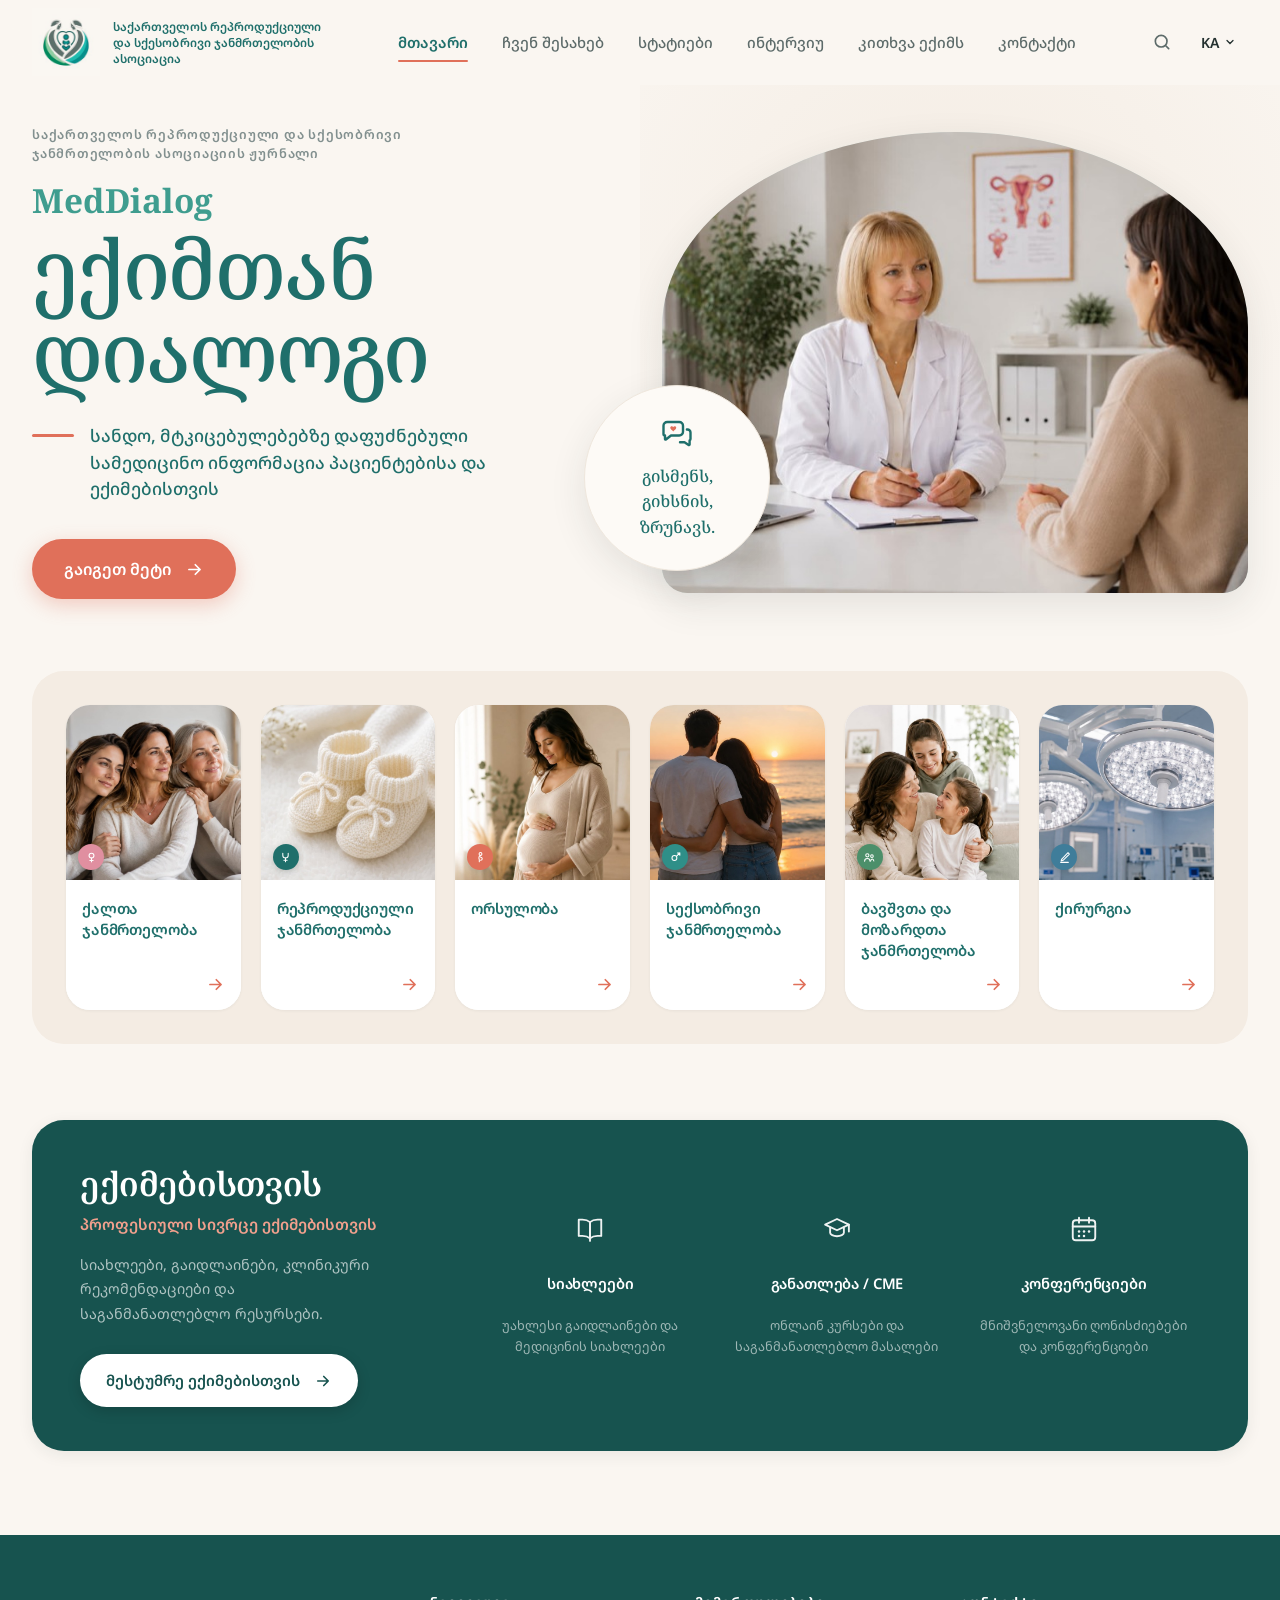
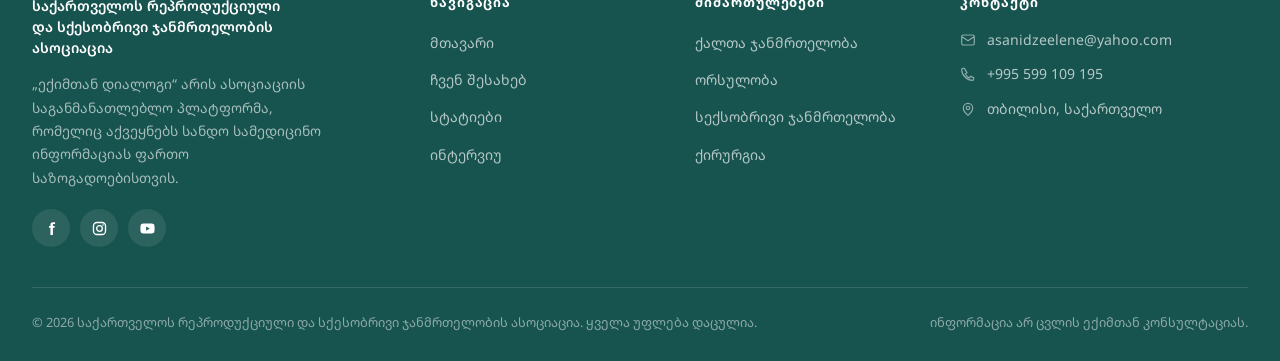
==== commit efb6e994: "new article and few more updates" ====
--- a/index.html
+++ b/index.html
@@ -19,7 +19,7 @@
 <link rel="preconnect" href="https://fonts.gstatic.com" crossorigin>
 <link href="https://fonts.googleapis.com/css2?family=Noto+Serif+Georgian:wght@400..700&family=Noto+Sans+Georgian:wght@400..700&display=swap" rel="stylesheet">
 
-<link rel="stylesheet" href="css/style.css">
+<link rel="stylesheet" href="css/style.css?v=12">
 <link rel="icon" type="image/jpeg" href="assets/img/logo-160.jpg">
 <link rel="apple-touch-icon" href="assets/img/logo-320.jpg">
 </head>
@@ -95,6 +95,8 @@
         ჯანმრთელობის ასოციაციის ჟურნალი
       </p>
 
+      <p class="hero__latin">MedDialog</p>
+
       <h1 class="hero__title">
         <span>ექიმთან</span>
         <span>დიალოგი</span>
@@ -150,10 +152,10 @@
 
         <!-- 1 — ქალთა ჯანმრთელობა -->
         <li class="card reveal">
-          <div class="card__media" style="background:linear-gradient(150deg,#f6e9e4,#eddcd5)">
-            <div class="ph"><span class="ph__label">ქალთა ჯანმრთელობა</span></div>
+          <div class="card__media">
+            <img src="assets/img/cat-womens.jpg" width="600" height="600" alt="სამი ქალი სხვადასხვა ასაკის ერთად" loading="lazy" decoding="async">
             <span class="card__icon" style="background:#e08fa0" aria-hidden="true">
-              <svg width="22" height="22" viewBox="0 0 24 24" fill="none" stroke="currentColor" stroke-width="2" stroke-linecap="round">
+              <svg width="13" height="13" viewBox="0 0 24 24" fill="none" stroke="currentColor" stroke-width="2" stroke-linecap="round">
                 <circle cx="12" cy="8.5" r="4.5"/><path d="M12 13v7M9 17.5h6"/>
               </svg>
             </span>
@@ -168,10 +170,10 @@
 
         <!-- 2 — რეპროდუქციული ჯანმრთელობა -->
         <li class="card reveal">
-          <div class="card__media" style="background:linear-gradient(150deg,#f8e4e8,#f0d3da)">
-            <div class="ph"><span class="ph__label">რეპროდუქციული ჯანმრთელობა</span></div>
+          <div class="card__media">
+            <img src="assets/img/cat-reproductive.jpg" width="600" height="600" alt="ნაქსოვი ჩვილის ფეხსაცმელი" loading="lazy" decoding="async">
             <span class="card__icon" style="background:#1f6f6b" aria-hidden="true">
-              <svg width="22" height="22" viewBox="0 0 24 24" fill="none" stroke="currentColor" stroke-width="1.9" stroke-linecap="round">
+              <svg width="13" height="13" viewBox="0 0 24 24" fill="none" stroke="currentColor" stroke-width="1.9" stroke-linecap="round">
                 <path d="M7 4v4a5 5 0 0 0 10 0V4"/><path d="M12 13v7M9 17h6"/>
               </svg>
             </span>
@@ -186,10 +188,10 @@
 
         <!-- 3 — ორსულობა -->
         <li class="card reveal">
-          <div class="card__media" style="background:linear-gradient(150deg,#eee7de,#e2d8cc)">
-            <div class="ph"><span class="ph__label">ორსულობა</span></div>
+          <div class="card__media">
+            <img src="assets/img/cat-pregnancy.jpg" width="600" height="600" alt="ორსული ქალი მუცელზე ხელებით" loading="lazy" decoding="async">
             <span class="card__icon" style="background:#e0705a" aria-hidden="true">
-              <svg width="22" height="22" viewBox="0 0 24 24" fill="none" stroke="currentColor" stroke-width="1.9" stroke-linecap="round">
+              <svg width="13" height="13" viewBox="0 0 24 24" fill="none" stroke="currentColor" stroke-width="1.9" stroke-linecap="round">
                 <circle cx="12" cy="5.5" r="2.6"/>
                 <path d="M12 9c-2 0-3 1.6-3 3.4 0 2 .8 2.6.8 4.6V20"/>
                 <path d="M12.2 11.6c1.8 0 3 1.2 3 2.8s-1.4 2.6-3 2.6"/>
@@ -206,10 +208,10 @@
 
         <!-- 4 — სექსობრივი ჯანმრთელობა -->
         <li class="card reveal">
-          <div class="card__media" style="background:linear-gradient(150deg,#dfe9e2,#cfdfd6)">
-            <div class="ph"><span class="ph__label">სექსობრივი ჯანმრთელობა</span></div>
+          <div class="card__media">
+            <img src="assets/img/cat-sexual.jpg" width="600" height="600" alt="წყვილი ზღვის სანაპიროზე მზის ჩასვლისას" loading="lazy" decoding="async">
             <span class="card__icon" style="background:#2f8f88" aria-hidden="true">
-              <svg width="22" height="22" viewBox="0 0 24 24" fill="none" stroke="currentColor" stroke-width="1.9" stroke-linecap="round">
+              <svg width="13" height="13" viewBox="0 0 24 24" fill="none" stroke="currentColor" stroke-width="1.9" stroke-linecap="round">
                 <circle cx="10" cy="13" r="4.5"/><path d="M14.5 9 20 3.5M20 3.5h-4.5M20 3.5V8"/>
               </svg>
             </span>
@@ -224,10 +226,10 @@
 
         <!-- 5 — ბავშვთა და მოზარდთა ჯანმრთელობა -->
         <li class="card reveal">
-          <div class="card__media" style="background:linear-gradient(150deg,#f3e6dd,#e8d7ca)">
-            <div class="ph"><span class="ph__label">ბავშვთა და მოზარდთა ჯანმრთელობა</span></div>
+          <div class="card__media">
+            <img src="assets/img/cat-children.jpg" width="600" height="600" alt="დედა ორ ქალიშვილთან ერთად" loading="lazy" decoding="async">
             <span class="card__icon" style="background:#4c8f6a" aria-hidden="true">
-              <svg width="22" height="22" viewBox="0 0 24 24" fill="none" stroke="currentColor" stroke-width="1.9" stroke-linecap="round">
+              <svg width="13" height="13" viewBox="0 0 24 24" fill="none" stroke="currentColor" stroke-width="1.9" stroke-linecap="round">
                 <circle cx="8" cy="8" r="3"/><circle cx="16.5" cy="9.5" r="2.4"/>
                 <path d="M3 19c0-2.8 2.2-5 5-5s5 2.2 5 5"/>
                 <path d="M14.2 18.6c.2-2.3 1.2-4 2.8-4 1.6 0 2.8 1.5 3 3.8"/>
@@ -235,7 +237,7 @@
             </span>
           </div>
           <div class="card__body">
-            <h3 class="card__title"><a class="card__link" href="#">ბავშვთა და მოზარდთა ჯანმრთელობა</a></h3>
+            <h3 class="card__title"><a class="card__link" href="category-children.html">ბავშვთა და მოზარდთა ჯანმრთელობა</a></h3>
             <svg class="card__arrow" width="19" height="19" viewBox="0 0 24 24" fill="none" stroke="currentColor" stroke-width="2.2" stroke-linecap="round" stroke-linejoin="round" aria-hidden="true">
               <path d="M5 12h14M13 6l6 6-6 6"/>
             </svg>
@@ -244,10 +246,10 @@
 
         <!-- 6 — ქირურგია -->
         <li class="card reveal">
-          <div class="card__media" style="background:linear-gradient(150deg,#e2e9ee,#d2dde4)">
-            <div class="ph"><span class="ph__label">ქირურგია</span></div>
+          <div class="card__media">
+            <img src="assets/img/cat-surgery.jpg" width="600" height="600" alt="საოპერაციო ოთახის განათება" loading="lazy" decoding="async">
             <span class="card__icon" style="background:#3f7d9a" aria-hidden="true">
-              <svg width="22" height="22" viewBox="0 0 24 24" fill="none" stroke="currentColor" stroke-width="1.9" stroke-linecap="round" stroke-linejoin="round">
+              <svg width="13" height="13" viewBox="0 0 24 24" fill="none" stroke="currentColor" stroke-width="1.9" stroke-linecap="round" stroke-linejoin="round">
                 <path d="M18.5 3.2 21 5.6 9.4 17.2l-3.6 1.2 1.2-3.6z"/><path d="M5 21h14"/>
               </svg>
             </span>
@@ -300,23 +302,11 @@
               </svg>
             </span>
             <h3 class="docs__name">სიახლეები</h3>
-            <p class="docs__desc">უახლესი კვლევები და მედიცინის სიახლეები</p>
-          </a>
-        </li>
-
-        <li class="docs__item">
-          <a class="docs__link" href="#">
-            <span class="docs__icon" aria-hidden="true">
-              <svg width="30" height="30" viewBox="0 0 24 24" fill="none" stroke="currentColor" stroke-width="1.5" stroke-linecap="round" stroke-linejoin="round">
-                <path d="M14 3H7a2 2 0 0 0-2 2v14a2 2 0 0 0 2 2h10a2 2 0 0 0 2-2V8z"/>
-                <path d="M14 3v5h5"/>
-                <path d="m9 14.5 2 2 4-4"/>
-              </svg>
-            </span>
-            <h3 class="docs__name">ახალი გაიდლაინები</h3>
-            <p class="docs__desc">ევროპული და საერთაშორისო გაიდლაინები</p>
-          </a>
-        </li>
+            <p class="docs__desc">უახლესი გაიდლაინები და მედიცინის სიახლეები</p>
+          </a>
+        </li>
+
+        
 
         <li class="docs__item">
           <a class="docs__link" href="#">
--- a/css/style.css
+++ b/css/style.css
@@ -271,6 +271,19 @@
   letter-spacing: .06em;
   max-width: 400px;
   margin-bottom: 18px;
+}
+
+/* ლათინური სახელი სათაურის ზემოთ */
+.hero__latin {
+  font-family: var(--font-display);
+  font-size: clamp(1.5rem, 2.6vw, 2.1rem);
+  font-weight: 700;
+  /* ყველაზე ღია ტონი, რომელიც ჯერ კიდევ აკმაყოფილებს
+     კონტრასტის მოთხოვნას ქაღალდისფერ ფონზე (3.03:1) */
+  color: #3f9d8f;
+  letter-spacing: -.005em;
+  line-height: 1.15;
+  margin-bottom: 6px;
 }
 
 .hero__title {
@@ -453,12 +466,13 @@
 /* ბარათის ხატულა — გადაფარებული */
 .card__icon {
   position: absolute;
-  left: 16px; bottom: -22px;
-  width: 46px; height: 46px;
+  /* მთლიანად სურათზე ზის — თეთრ ნაწილს არ ეხება */
+  left: 12px; bottom: 10px;
+  width: 26px; height: 26px;
   border-radius: 50%;
   display: grid; place-items: center;
   color: #fff;
-  box-shadow: 0 3px 10px rgba(35,48,47,.2);
+  box-shadow: 0 2px 6px rgba(35,48,47,.22);
   z-index: 4;
 }
 
@@ -467,7 +481,7 @@
   z-index: 1;
   background: var(--surface);
   border-radius: 0 0 var(--r-lg) var(--r-lg);
-  padding: 34px 16px 16px;
+  padding: 18px 16px 16px;
   display: flex;
   flex-direction: column;
   flex: 1;
@@ -544,8 +558,8 @@
 /* --- მარჯვენა მხარე: რესურსები --- */
 .docs__grid {
   display: grid;
-  grid-template-columns: repeat(4, 1fr);
-  gap: 12px;
+  grid-template-columns: repeat(3, 1fr);
+  gap: 14px;
   align-items: start;
 }
 
@@ -749,7 +763,7 @@
     padding: 38px 34px;
   }
   .docs__text { max-width: none; }
-  .docs__grid { grid-template-columns: repeat(4, 1fr); gap: 8px; }
+  .docs__grid { grid-template-columns: repeat(3, 1fr); gap: 10px; }
   .docs__link { padding: 18px 8px; }
 
   .footer__grid { grid-template-columns: repeat(2, 1fr); gap: 36px; }
@@ -779,6 +793,7 @@
 
   .hero { padding-top: 26px; padding-bottom: 76px; }
   .hero__title { font-size: clamp(2.6rem, 12.5vw, 3.6rem); }
+  .hero__latin { font-size: clamp(1.25rem, 6vw, 1.6rem); margin-bottom: 4px; }
   .hero__lead::before { width: 26px; }
   .hero__lead { gap: 11px; margin-bottom: 28px; }
   .hero__eyebrow {
@@ -802,14 +817,23 @@
   /* ბარათები — 2 სვეტი */
   .cats__panel { padding: 18px; border-radius: var(--r-lg); }
   .cats__grid { grid-template-columns: repeat(2, 1fr); gap: 14px; }
-  .card__body { padding: 30px 13px 14px; gap: 10px; }
+  .card__body { padding: 15px 13px 14px; gap: 10px; }
   .card__title { font-size: .84rem; }
-  .card__icon { width: 40px; height: 40px; left: 13px; bottom: -19px; }
+  .card__icon { width: 24px; height: 24px; left: 10px; bottom: 9px; }
 
   /* ექიმებისთვის — 2 სვეტი */
   .docs__panel { padding: 30px 22px; border-radius: var(--r-lg); gap: 26px; }
-  .docs__grid { grid-template-columns: repeat(2, 1fr); gap: 6px; }
-  .docs__link { padding: 18px 10px; gap: 9px; }
+  /* სამი ელემენტი — 2 სვეტში ბოლო მარტო რჩებოდა */
+  .docs__grid { grid-template-columns: 1fr; gap: 4px; }
+  .docs__link {
+    flex-direction: row;
+    align-items: center;
+    text-align: left;
+    padding: 13px 12px;
+    gap: 14px;
+  }
+  .docs__icon { flex-shrink: 0; }
+  .docs__name { min-height: 0; }
   .docs__name { font-size: .86rem; }
   .docs__desc { font-size: .75rem; }
   .docs__icon svg { width: 26px; height: 26px; }
@@ -1243,3 +1267,830 @@
   .ask__side { flex-direction: column; }
   .side-card { padding: 22px; }
 }
+
+
+/* =========================================================
+   13. კითხვების პანელი — questionarySECR.html
+   ========================================================= */
+
+.panel-body { background: var(--bg-warm); }
+
+/* ---------- ჰედერი ---------- */
+.panel-head {
+  background: var(--surface);
+  border-bottom: 1px solid var(--line);
+  position: sticky;
+  top: 0;
+  z-index: 50;
+}
+.panel-head__inner {
+  height: 76px;
+  display: flex;
+  align-items: center;
+  justify-content: space-between;
+  gap: 16px;
+}
+.panel-head__title {
+  font-family: var(--font-body);
+  font-size: 1rem;
+  font-weight: 700;
+  color: var(--teal);
+}
+.panel-head__refresh.is-spinning svg { animation: spin .8s linear infinite; }
+
+@keyframes spin { to { transform: rotate(360deg); } }
+
+.panel { padding: 30px 0 70px; }
+
+
+/* ---------- ტაბები ---------- */
+.tabs {
+  display: flex;
+  gap: 6px;
+  border-bottom: 1.5px solid var(--line);
+  margin-bottom: 22px;
+}
+
+.tab {
+  position: relative;
+  display: flex;
+  align-items: center;
+  gap: 9px;
+  padding: 13px 20px;
+  font-family: var(--font-body);
+  font-size: .95rem;
+  font-weight: 600;
+  color: var(--text-muted);
+  border-radius: var(--r-sm) var(--r-sm) 0 0;
+  transition: color .2s, background .2s;
+}
+.tab:hover { color: var(--teal); background: rgba(31,111,107,.05); }
+
+.tab.is-active { color: var(--teal); }
+.tab.is-active::after {
+  content: "";
+  position: absolute;
+  left: 12px; right: 12px; bottom: -1.5px;
+  height: 2.5px;
+  background: var(--coral);
+  border-radius: 2px;
+}
+
+.tab__count {
+  min-width: 22px;
+  padding: 2px 7px;
+  border-radius: 999px;
+  background: var(--line);
+  color: var(--text-muted);
+  font-size: .74rem;
+  font-weight: 700;
+  font-variant-numeric: tabular-nums;
+}
+.tab.is-active .tab__count { background: var(--teal); color: #fff; }
+
+
+/* ---------- ძებნა ---------- */
+.panel-search {
+  position: relative;
+  display: flex;
+  align-items: center;
+  margin-bottom: 18px;
+  max-width: 480px;
+}
+.panel-search svg {
+  position: absolute;
+  left: 15px;
+  color: var(--text-soft);
+  pointer-events: none;
+}
+.panel-search__input {
+  width: 100%;
+  font-family: var(--font-body);
+  font-size: .93rem;
+  color: var(--text);
+  background: var(--surface);
+  border: 1.5px solid var(--line);
+  border-radius: var(--r-sm);
+  padding: 12px 15px 12px 44px;
+  -webkit-appearance: none;
+  appearance: none;
+  transition: border-color .2s, box-shadow .2s;
+}
+.panel-search__input:focus {
+  outline: none;
+  border-color: var(--teal-light);
+  box-shadow: 0 0 0 3px rgba(47,143,136,.14);
+}
+
+
+/* ---------- კითხვების სია ---------- */
+.qlist { display: flex; flex-direction: column; gap: 9px; }
+
+.qitem {
+  display: flex;
+  align-items: flex-start;
+  gap: 14px;
+  width: 100%;
+  text-align: left;
+  background: var(--surface);
+  border: 1.5px solid transparent;
+  border-radius: var(--r);
+  padding: 16px 18px;
+  cursor: pointer;
+  transition: border-color .18s, transform .18s, box-shadow .18s;
+}
+.qitem:hover {
+  border-color: var(--line);
+  transform: translateX(3px);
+  box-shadow: var(--shadow-sm);
+}
+.qitem:focus-visible { outline: 3px solid var(--teal-light); outline-offset: 2px; }
+
+/* წაუკითხავის ნიშანი */
+.qitem__dot {
+  flex-shrink: 0;
+  width: 9px; height: 9px;
+  border-radius: 50%;
+  background: var(--coral);
+  margin-top: 7px;
+}
+.qitem.is-read .qitem__dot { background: var(--line); }
+
+.qitem__main { flex: 1; min-width: 0; }
+
+.qitem__top {
+  display: flex;
+  align-items: baseline;
+  gap: 10px;
+  margin-bottom: 4px;
+  flex-wrap: wrap;
+}
+.qitem__id {
+  font-family: var(--font-body);
+  font-size: .8rem;
+  font-weight: 700;
+  color: var(--teal);
+  letter-spacing: .03em;
+  flex-shrink: 0;
+}
+.qitem__text {
+  font-size: .93rem;
+  font-weight: 600;
+  color: var(--text);
+  overflow: hidden;
+  text-overflow: ellipsis;
+  white-space: nowrap;
+  flex: 1;
+  min-width: 0;
+}
+.qitem.is-read .qitem__text { font-weight: 500; color: var(--text-muted); }
+
+.qitem__sub {
+  font-size: .8rem;
+  color: var(--text-soft);
+  display: flex;
+  align-items: center;
+  gap: 7px;
+  flex-wrap: wrap;
+}
+.qitem__sep { opacity: .5; }
+
+.qitem__arrow {
+  flex-shrink: 0;
+  color: var(--text-soft);
+  margin-top: 3px;
+  transition: transform .2s, color .2s;
+}
+.qitem:hover .qitem__arrow { color: var(--coral); transform: translateX(3px); }
+
+
+/* ---------- ცარიელი / ჩატვირთვა ---------- */
+.empty, .loading {
+  display: flex;
+  flex-direction: column;
+  align-items: center;
+  gap: 12px;
+  padding: 60px 20px;
+  text-align: center;
+  color: var(--text-soft);
+  font-size: .92rem;
+}
+.empty[hidden], .loading[hidden] { display: none; }
+
+.empty__icon {
+  width: 62px; height: 62px;
+  border-radius: 50%;
+  background: var(--surface);
+  display: grid;
+  place-items: center;
+  color: var(--text-soft);
+}
+
+.spinner {
+  width: 26px; height: 26px;
+  border: 2.5px solid var(--line);
+  border-top-color: var(--teal);
+  border-radius: 50%;
+  animation: spin .7s linear infinite;
+}
+
+
+/* ---------- მოდალი ---------- */
+.modal {
+  position: fixed;
+  inset: 0;
+  z-index: 200;
+  display: grid;
+  place-items: center;
+  padding: 20px;
+}
+.modal[hidden] { display: none; }
+
+.modal__backdrop {
+  position: absolute;
+  inset: 0;
+  background: rgba(23,32,31,.55);
+  backdrop-filter: blur(3px);
+  -webkit-backdrop-filter: blur(3px);
+  animation: fade .2s ease;
+}
+
+.modal__box {
+  position: relative;
+  width: 100%;
+  max-width: 620px;
+  max-height: 88vh;
+  overflow-y: auto;
+  background: var(--surface);
+  border-radius: var(--r-lg);
+  box-shadow: var(--shadow-lg);
+  padding: 26px;
+  animation: pop .22s cubic-bezier(.4,0,.2,1);
+}
+
+@keyframes fade { from { opacity: 0; } }
+@keyframes pop {
+  from { opacity: 0; transform: translateY(14px) scale(.98); }
+}
+
+.modal__head {
+  display: flex;
+  align-items: flex-start;
+  justify-content: space-between;
+  gap: 16px;
+  margin-bottom: 16px;
+}
+.modal__id {
+  font-size: .8rem;
+  font-weight: 700;
+  color: var(--coral);
+  letter-spacing: .04em;
+  margin-bottom: 3px;
+}
+.modal__name {
+  font-family: var(--font-body);
+  font-size: 1.2rem;
+  font-weight: 700;
+  color: var(--teal);
+}
+
+.modal__meta {
+  display: flex;
+  flex-wrap: wrap;
+  gap: 8px;
+  margin-bottom: 20px;
+}
+.modal__chip {
+  display: inline-flex;
+  align-items: center;
+  gap: 7px;
+  padding: 7px 13px;
+  border-radius: 999px;
+  background: var(--bg-warm);
+  font-size: .82rem;
+  font-weight: 600;
+  color: var(--teal);
+  transition: background .2s;
+}
+a.modal__chip:hover { background: #e8dccd; }
+.modal__chip--plain { color: var(--text-muted); font-weight: 500; }
+.modal__chip[hidden] { display: none; }
+
+.modal__body {
+  background: var(--surface-alt);
+  border: 1px solid var(--line-soft);
+  border-radius: var(--r);
+  padding: 20px;
+  margin-bottom: 20px;
+}
+.modal__label {
+  font-size: .74rem;
+  font-weight: 700;
+  color: var(--text-soft);
+  letter-spacing: .06em;
+  margin-bottom: 9px;
+}
+.modal__question {
+  font-size: .96rem;
+  line-height: 1.75;
+  color: var(--text);
+  white-space: pre-wrap;
+  word-break: break-word;
+}
+
+.modal__foot {
+  border-top: 1px solid var(--line-soft);
+  padding-top: 18px;
+}
+.modal__foot .check__text { font-weight: 600; color: var(--text); }
+
+
+/* ---------- რესპონსიული ---------- */
+@media (max-width: 620px) {
+  .panel-head__inner { height: 64px; }
+  .panel-head__title { font-size: .88rem; }
+  .panel { padding: 20px 0 50px; }
+
+  .tabs { gap: 2px; }
+  .tab { padding: 12px 13px; font-size: .88rem; }
+
+  .qitem { padding: 14px; gap: 11px; }
+  .qitem__text { font-size: .88rem; }
+
+  .modal { padding: 0; align-items: flex-end; }
+  .modal__box {
+    max-width: none;
+    max-height: 92vh;
+    border-radius: var(--r-lg) var(--r-lg) 0 0;
+    padding: 22px 18px;
+    animation: slideUp .25s cubic-bezier(.4,0,.2,1);
+  }
+  @keyframes slideUp { from { transform: translateY(100%); } }
+}
+
+
+/* =========================================================
+   14. შესვლის ეკრანი — questionarySECR.html
+   ========================================================= */
+
+body.is-locked { overflow: hidden; }
+
+.gate {
+  position: fixed;
+  inset: 0;
+  z-index: 300;
+  display: grid;
+  place-items: center;
+  padding: 20px;
+  background: var(--bg-warm);
+  overflow-y: auto;
+}
+.gate[hidden] { display: none; }
+
+.gate__box {
+  width: 100%;
+  max-width: 380px;
+  background: var(--surface);
+  border-radius: var(--r-lg);
+  box-shadow: var(--shadow-lg);
+  padding: 38px 32px;
+  text-align: center;
+  animation: pop .25s cubic-bezier(.4,0,.2,1);
+}
+
+.gate__logo {
+  width: 74px; height: 74px;
+  margin: 0 auto 18px;
+  object-fit: contain;
+  mix-blend-mode: multiply;
+}
+
+.gate__title {
+  font-family: var(--font-body);
+  font-size: 1.15rem;
+  font-weight: 700;
+  color: var(--teal);
+  margin-bottom: 6px;
+}
+.gate__sub {
+  font-size: .85rem;
+  color: var(--text-muted);
+  margin-bottom: 26px;
+}
+
+/* ველები მარცხნივ, სათაური ცენტრში */
+.gate__form {
+  display: flex;
+  flex-direction: column;
+  gap: 16px;
+  text-align: left;
+}
+
+.gate__btn {
+  width: 100%;
+  justify-content: center;
+  margin-top: 6px;
+}
+.gate__btn[disabled] { opacity: .62; cursor: not-allowed; }
+
+/* ---------- ჰედერის მარჯვენა ნაწილი ---------- */
+.panel-head__right {
+  display: flex;
+  align-items: center;
+  gap: 4px;
+}
+.panel-head__user {
+  font-size: .84rem;
+  font-weight: 600;
+  color: var(--text-muted);
+  margin-right: 8px;
+  white-space: nowrap;
+  overflow: hidden;
+  text-overflow: ellipsis;
+  max-width: 180px;
+}
+
+@media (max-width: 620px) {
+  .gate__box { padding: 30px 22px; }
+  .panel-head__user { display: none; }
+}
+
+
+/* =========================================================
+   15. სტატიების სია — category-*.html
+   ========================================================= */
+.wrap--narrow { max-width: 820px; }
+
+.arts { padding-bottom: 84px; }
+
+.arts__grid {
+  display: grid;
+  grid-template-columns: repeat(auto-fill, minmax(320px, 1fr));
+  gap: 22px;
+}
+
+.art {
+  background: var(--surface);
+  border: 1px solid var(--line-soft);
+  border-radius: var(--r-lg);
+  overflow: hidden;
+  transition: transform .25s cubic-bezier(.4,0,.2,1), box-shadow .25s;
+}
+.art:hover { transform: translateY(-5px); box-shadow: var(--shadow-lg); }
+.art:focus-within { box-shadow: var(--shadow-lg); }
+
+.art__link { display: flex; flex-direction: column; height: 100%; }
+
+.art__media {
+  position: relative;
+  aspect-ratio: 16 / 10;
+  overflow: hidden;
+  background: var(--bg-warm);
+}
+.art__media img {
+  width: 100%; height: 100%;
+  object-fit: cover;
+  transition: transform .5s cubic-bezier(.4,0,.2,1);
+}
+.art:hover .art__media img { transform: scale(1.04); }
+
+.art__tag {
+  position: absolute;
+  left: 14px; top: 14px;
+  padding: 6px 13px;
+  border-radius: 999px;
+  background: rgba(23,83,79,.92);
+  color: #fff;
+  font-size: .72rem;
+  font-weight: 700;
+  letter-spacing: .03em;
+  backdrop-filter: blur(4px);
+}
+
+.art__body {
+  padding: 20px 20px 22px;
+  display: flex;
+  flex-direction: column;
+  gap: 10px;
+  flex: 1;
+}
+.art__title {
+  font-family: var(--font-body);
+  font-size: 1.02rem;
+  font-weight: 700;
+  line-height: 1.45;
+  color: var(--teal);
+}
+.art__excerpt {
+  font-size: .87rem;
+  line-height: 1.7;
+  color: var(--text-muted);
+}
+.art__meta {
+  margin-top: auto;
+  padding-top: 6px;
+  display: flex;
+  align-items: center;
+  gap: 8px;
+  font-size: .79rem;
+  color: var(--text-soft);
+}
+.art__author { font-weight: 600; color: var(--text-muted); }
+.art__sep { opacity: .5; }
+
+
+/* =========================================================
+   16. სტატია — article-*.html
+   ========================================================= */
+.post { padding-top: 40px; padding-bottom: 80px; }
+
+.post__kicker {
+  font-size: .76rem;
+  font-weight: 700;
+  letter-spacing: .07em;
+  color: var(--coral);
+  margin-bottom: 14px;
+}
+
+.post__title {
+  font-size: clamp(1.7rem, 3.6vw, 2.65rem);
+  font-weight: 600;
+  line-height: 1.25;
+  color: var(--teal);
+  letter-spacing: -0.015em;
+  margin-bottom: 26px;
+}
+
+/* --- ავტორი --- */
+.post__byline {
+  display: flex;
+  align-items: center;
+  gap: 14px;
+  padding-bottom: 28px;
+}
+.post__avatar {
+  width: 52px; height: 52px;
+  border-radius: 50%;
+  overflow: hidden;
+  flex-shrink: 0;
+  background: var(--bg-warm);
+}
+.post__avatar img { width: 100%; height: 100%; object-fit: cover; }
+
+.post__author {
+  font-size: .95rem;
+  font-weight: 700;
+  color: var(--text);
+  margin-bottom: 2px;
+}
+.post__role {
+  font-size: .8rem;
+  line-height: 1.5;
+  color: var(--text-soft);
+}
+
+/* --- გარეკანი --- */
+.post__cover {
+  margin: 0 auto 40px;
+  max-width: 820px;
+  padding-inline: var(--gutter);
+}
+.post__cover img {
+  width: 100%;
+  height: auto;
+  border-radius: var(--r-lg);
+  box-shadow: var(--shadow);
+}
+
+/* --- ტექსტი --- */
+.post__body { font-size: 1.02rem; line-height: 1.85; color: var(--text); }
+.post__body p { margin-bottom: 20px; }
+
+.post__lead {
+  font-size: 1.12rem;
+  line-height: 1.8;
+  color: var(--text-muted);
+  padding-bottom: 8px;
+}
+
+/* კითხვები */
+.post__q {
+  font-family: var(--font-body);
+  font-size: 1.05rem;
+  font-weight: 700;
+  line-height: 1.55;
+  color: var(--teal);
+  margin: 38px 0 18px;
+  padding-left: 18px;
+  border-left: 3px solid var(--coral);
+}
+
+.post__list {
+  margin: 0 0 20px;
+  padding-left: 4px;
+  display: flex;
+  flex-direction: column;
+  gap: 10px;
+}
+.post__list li {
+  position: relative;
+  padding-left: 22px;
+  line-height: 1.75;
+}
+.post__list li::before {
+  content: "";
+  position: absolute;
+  left: 2px; top: .72em;
+  width: 6px; height: 6px;
+  border-radius: 50%;
+  background: var(--teal-light);
+}
+
+/* --- მთავარი გზავნილი --- */
+.post__note {
+  background: var(--bg-warm);
+  border-radius: var(--r-lg);
+  padding: 28px 30px 12px;
+  margin: 44px 0 30px;
+}
+.post__note-title {
+  font-family: var(--font-body);
+  font-size: 1rem;
+  font-weight: 700;
+  color: var(--teal);
+  margin-bottom: 14px;
+}
+.post__note p { font-size: .96rem; }
+
+/* ინტერვიუს კრედიტი */
+.post__credit {
+  font-size: .9rem;
+  line-height: 1.7;
+  color: var(--text-muted);
+  font-style: italic;
+  margin-top: 26px;
+}
+.post__credit strong {
+  font-weight: 600;
+  font-style: normal;
+  color: var(--teal);
+}
+
+.post__disclaimer {
+  font-size: .82rem;
+  line-height: 1.7;
+  color: var(--text-soft);
+  border-top: 1px solid var(--line-soft);
+  padding-top: 20px;
+  margin-bottom: 28px;
+}
+
+.post__back { display: inline-flex; }
+
+
+/* --- რესპონსიული --- */
+@media (max-width: 620px) {
+  .post { padding-top: 22px; padding-bottom: 54px; }
+  .post__body { font-size: .98rem; line-height: 1.8; }
+  .post__lead { font-size: 1.04rem; }
+  .post__q { font-size: 1rem; margin: 30px 0 15px; padding-left: 14px; }
+  .post__note { padding: 22px 20px 8px; margin: 34px 0 24px; }
+  .post__cover { margin-bottom: 28px; }
+  .post__byline { gap: 12px; }
+  .post__avatar { width: 44px; height: 44px; }
+
+  .arts__grid { grid-template-columns: 1fr; gap: 16px; }
+}
+
+
+/* =========================================================
+   17. თეგები და გაზიარება
+   ========================================================= */
+
+/* ---------- თეგები ---------- */
+.tags {
+  border-top: 1px solid var(--line-soft);
+  padding-top: 26px;
+  margin-top: 40px;
+}
+.tags__title {
+  font-family: var(--font-body);
+  font-size: .78rem;
+  font-weight: 700;
+  letter-spacing: .06em;
+  color: var(--text-soft);
+  margin-bottom: 14px;
+}
+/* ერთ ხაზზე რჩება; ვიწრო ეკრანზე ჰორიზონტალურად ისრიალებს */
+.tags__list {
+  display: flex;
+  flex-wrap: nowrap;
+  gap: 8px;
+  overflow-x: auto;
+  padding-bottom: 8px;
+  margin-bottom: -8px;
+  scrollbar-width: thin;
+  scrollbar-color: var(--line) transparent;
+  -webkit-overflow-scrolling: touch;
+  /* კიდეში რბილი გადასვლა, რომ ჩანდეს გაგრძელება */
+  -webkit-mask-image: linear-gradient(to right, #000 calc(100% - 28px), transparent);
+          mask-image: linear-gradient(to right, #000 calc(100% - 28px), transparent);
+}
+.tags__list::-webkit-scrollbar { height: 5px; }
+.tags__list::-webkit-scrollbar-thumb {
+  background: var(--line);
+  border-radius: 99px;
+}
+.tags__list::-webkit-scrollbar-track { background: transparent; }
+
+.tags__item {
+  flex: 0 0 auto;
+  white-space: nowrap;
+  padding: 7px 15px;
+  border-radius: 999px;
+  background: var(--bg-warm);
+  border: 1px solid transparent;
+  font-size: .8rem;
+  font-weight: 500;
+  color: var(--teal);
+  line-height: 1.4;
+  transition: background .2s, border-color .2s;
+}
+.tags__item:hover { background: #ece0d0; }
+
+/* ---------- გაზიარება ---------- */
+.share {
+  display: flex;
+  flex-wrap: wrap;
+  align-items: center;
+  gap: 10px;
+  margin-top: 26px;
+  padding: 20px 22px;
+  border-radius: var(--r);
+  background: var(--surface-alt);
+  border: 1px solid var(--line-soft);
+}
+.share__label {
+  font-size: .85rem;
+  font-weight: 600;
+  color: var(--text);
+  margin-right: auto;
+}
+
+.share__btn {
+  position: relative;
+  display: inline-flex;
+  align-items: center;
+  gap: 9px;
+  padding: 11px 20px;
+  border-radius: 999px;
+  font-family: var(--font-body);
+  font-size: .87rem;
+  font-weight: 600;
+  transition: transform .18s cubic-bezier(.4,0,.2,1),
+              box-shadow .18s, background .18s, border-color .18s, color .18s;
+}
+.share__btn:active { transform: translateY(0) scale(.98); }
+
+/* Facebook-ის ფირმისეული ლურჯი */
+.share__btn--fb {
+  background: #1877f2;
+  color: #fff;
+  box-shadow: 0 2px 10px rgba(24,119,242,.3);
+}
+.share__btn--fb:hover {
+  background: #0f6ae0;
+  transform: translateY(-2px);
+  box-shadow: 0 7px 20px rgba(24,119,242,.4);
+}
+.share__btn--fb svg { transition: transform .18s; }
+.share__btn--fb:hover svg { transform: scale(1.12); }
+
+.share__btn--copy {
+  background: var(--surface);
+  color: var(--teal);
+  border: 1.5px solid var(--line);
+}
+.share__btn--copy:hover {
+  border-color: var(--teal-light);
+  color: var(--teal-dark);
+  transform: translateY(-2px);
+  box-shadow: var(--shadow-sm);
+}
+
+/* დაკოპირების დადასტურება */
+.share__btn--copy.is-done {
+  border-color: var(--teal);
+  background: var(--teal);
+  color: #fff;
+}
+.share__btn--copy.is-done svg { stroke: #fff; }
+
+@media (max-width: 620px) {
+  .tags { margin-top: 32px; padding-top: 22px; }
+  .tags__item { font-size: .76rem; padding: 6px 13px; }
+
+  .share { gap: 8px; padding: 16px; }
+  .share__label { width: 100%; margin: 0 0 4px; }
+  .share__btn { flex: 1 1 auto; justify-content: center; padding: 12px 14px; font-size: .83rem; }
+}
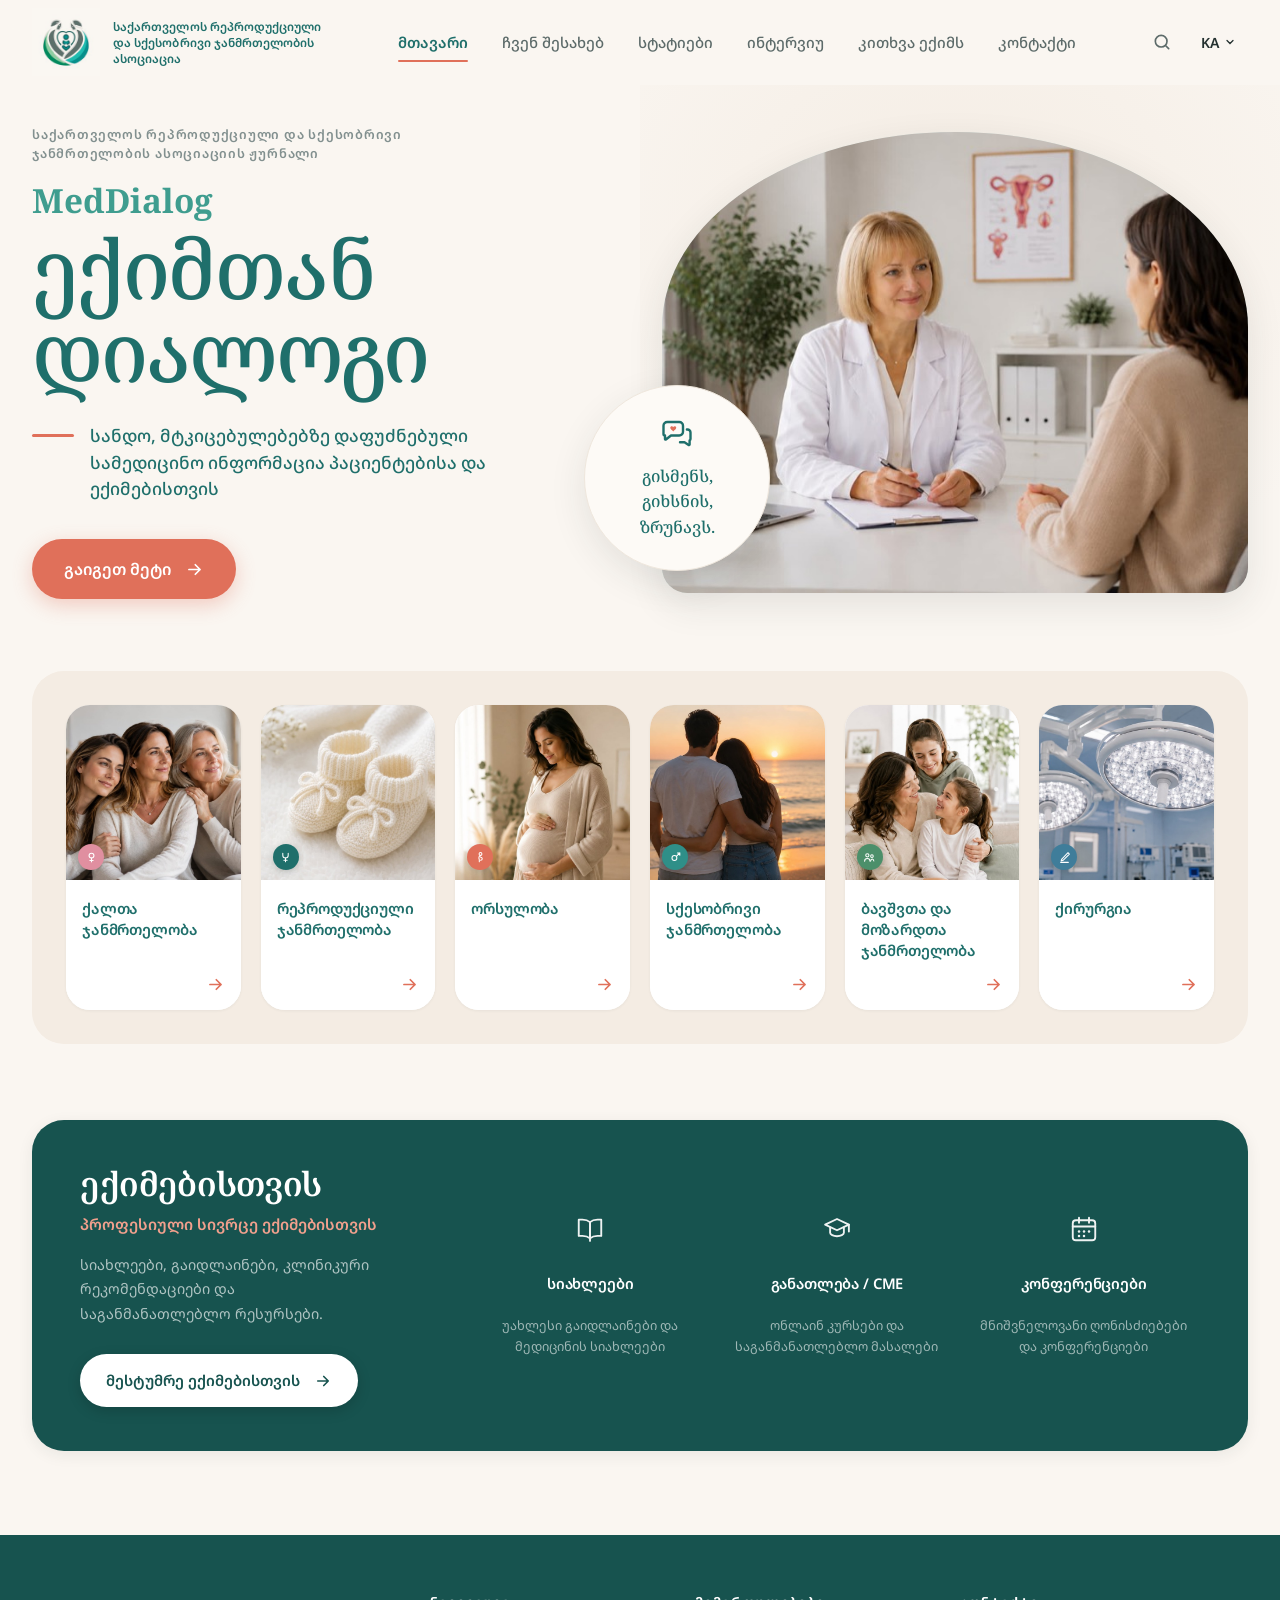
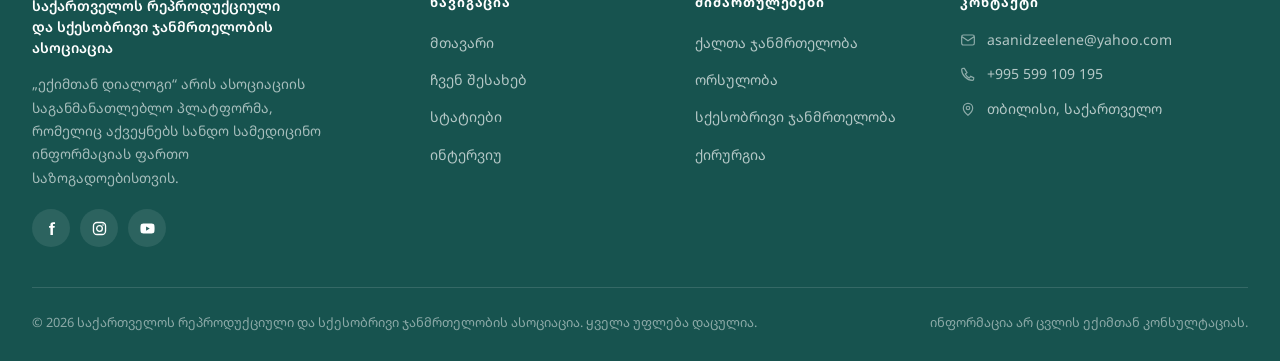
==== commit 6679b10c: "fixes" ====
--- a/index.html
+++ b/index.html
@@ -19,7 +19,7 @@
 <link rel="preconnect" href="https://fonts.gstatic.com" crossorigin>
 <link href="https://fonts.googleapis.com/css2?family=Noto+Serif+Georgian:wght@400..700&family=Noto+Sans+Georgian:wght@400..700&display=swap" rel="stylesheet">
 
-<link rel="stylesheet" href="css/style.css?v=12">
+<link rel="stylesheet" href="css/style.css?v=16">
 <link rel="icon" type="image/jpeg" href="assets/img/logo-160.jpg">
 <link rel="apple-touch-icon" href="assets/img/logo-320.jpg">
 </head>
@@ -48,7 +48,7 @@
     <nav class="nav" id="nav" aria-label="მთავარი ნავიგაცია">
       <ul class="nav__list">
         <li><a class="nav__link" href="#" aria-current="page">მთავარი</a></li>
-        <li><a class="nav__link" href="#">ჩვენ შესახებ</a></li>
+        <li><a class="nav__link" href="about.html">ჩვენ შესახებ</a></li>
         <li><a class="nav__link" href="#">სტატიები</a></li>
         <li><a class="nav__link" href="#">ინტერვიუ</a></li>
         <li><a class="nav__link" href="ask.html">კითხვა ექიმს</a></li>
@@ -206,7 +206,7 @@
           </div>
         </li>
 
-        <!-- 4 — სექსობრივი ჯანმრთელობა -->
+        <!-- 4 — სქესობრივი ჯანმრთელობა -->
         <li class="card reveal">
           <div class="card__media">
             <img src="assets/img/cat-sexual.jpg" width="600" height="600" alt="წყვილი ზღვის სანაპიროზე მზის ჩასვლისას" loading="lazy" decoding="async">
@@ -217,7 +217,7 @@
             </span>
           </div>
           <div class="card__body">
-            <h3 class="card__title"><a class="card__link" href="#">სექსობრივი ჯანმრთელობა</a></h3>
+            <h3 class="card__title"><a class="card__link" href="#">სქესობრივი ჯანმრთელობა</a></h3>
             <svg class="card__arrow" width="19" height="19" viewBox="0 0 24 24" fill="none" stroke="currentColor" stroke-width="2.2" stroke-linecap="round" stroke-linejoin="round" aria-hidden="true">
               <path d="M5 12h14M13 6l6 6-6 6"/>
             </svg>
@@ -384,7 +384,7 @@
         <h2 class="footer__head" id="f-nav">ნავიგაცია</h2>
         <ul class="footer__list">
           <li><a href="#">მთავარი</a></li>
-          <li><a href="#">ჩვენ შესახებ</a></li>
+          <li><a href="about.html">ჩვენ შესახებ</a></li>
           <li><a href="#">სტატიები</a></li>
           <li><a href="#">ინტერვიუ</a></li>
         </ul>
@@ -395,7 +395,7 @@
         <ul class="footer__list">
           <li><a href="#">ქალთა ჯანმრთელობა</a></li>
           <li><a href="#">ორსულობა</a></li>
-          <li><a href="#">სექსობრივი ჯანმრთელობა</a></li>
+          <li><a href="#">სქესობრივი ჯანმრთელობა</a></li>
           <li><a href="#">ქირურგია</a></li>
         </ul>
       </nav>
--- a/css/style.css
+++ b/css/style.css
@@ -1757,12 +1757,13 @@
 .art__tag {
   position: absolute;
   left: 14px; top: 14px;
-  padding: 6px 13px;
-  border-radius: 999px;
+  padding: 8px 14px;
+  border-radius: 12px;
   background: rgba(23,83,79,.92);
   color: #fff;
   font-size: .72rem;
   font-weight: 700;
+  line-height: 1.35;
   letter-spacing: .03em;
   backdrop-filter: blur(4px);
 }
@@ -2094,3 +2095,93 @@
   .share__label { width: 100%; margin: 0 0 4px; }
   .share__btn { flex: 1 1 auto; justify-content: center; padding: 12px 14px; font-size: .83rem; }
 }
+
+
+/* =========================================================
+   18. პრეზიდენტის მიმართვა — about.html
+   ========================================================= */
+.letter { padding-bottom: 84px; }
+
+.letter__panel {
+  background: var(--surface);
+  border: 1px solid var(--line-soft);
+  border-radius: var(--r-lg);
+  padding: 44px 48px 40px;
+  box-shadow: var(--shadow-sm);
+  font-size: 1.02rem;
+  line-height: 1.85;
+  color: var(--text);
+  /* მარცხენა კიდეზე ბრენდის აქცენტი */
+  border-left: 4px solid var(--teal);
+}
+.letter__panel p { margin-bottom: 20px; }
+
+.letter__eyebrow {
+  font-family: var(--font-body);
+  font-size: .82rem;
+  font-weight: 700;
+  line-height: 1.6;
+  letter-spacing: .04em;
+  color: var(--text-soft);
+  padding-bottom: 22px;
+  margin-bottom: 26px;
+  border-bottom: 1px solid var(--line-soft);
+}
+
+.letter__greeting {
+  font-family: var(--font-display);
+  font-size: 1.35rem;
+  font-weight: 500;
+  color: var(--teal);
+  margin-bottom: 18px !important;
+}
+
+.letter__intro { font-size: 1.08rem; }
+.letter__panel strong { font-weight: 700; color: var(--teal); }
+
+/* --- ხელმოწერა --- */
+.letter__sign {
+  display: flex;
+  align-items: center;
+  gap: 16px;
+  margin-top: 34px;
+  padding-top: 26px;
+  border-top: 1px solid var(--line-soft);
+}
+.letter__avatar {
+  width: 62px; height: 62px;
+  border-radius: 50%;
+  overflow: hidden;
+  flex-shrink: 0;
+  background: var(--bg-warm);
+}
+.letter__avatar img { width: 100%; height: 100%; object-fit: cover; }
+
+.letter__name {
+  font-family: var(--font-body);
+  font-size: 1rem;
+  font-weight: 700;
+  color: var(--teal);
+  margin-bottom: 3px !important;
+}
+.letter__role {
+  font-size: .84rem;
+  line-height: 1.55;
+  color: var(--text-muted);
+  margin-bottom: 0 !important;
+  max-width: 420px;
+}
+
+@media (max-width: 620px) {
+  .letter__panel {
+    padding: 28px 22px 26px;
+    border-radius: var(--r);
+    font-size: .98rem;
+    line-height: 1.8;
+  }
+  .letter__eyebrow { font-size: .76rem; padding-bottom: 18px; margin-bottom: 22px; }
+  .letter__greeting { font-size: 1.2rem; }
+  .letter__intro { font-size: 1.02rem; }
+  .letter__sign { gap: 13px; margin-top: 28px; padding-top: 22px; }
+  .letter__avatar { width: 52px; height: 52px; }
+}
